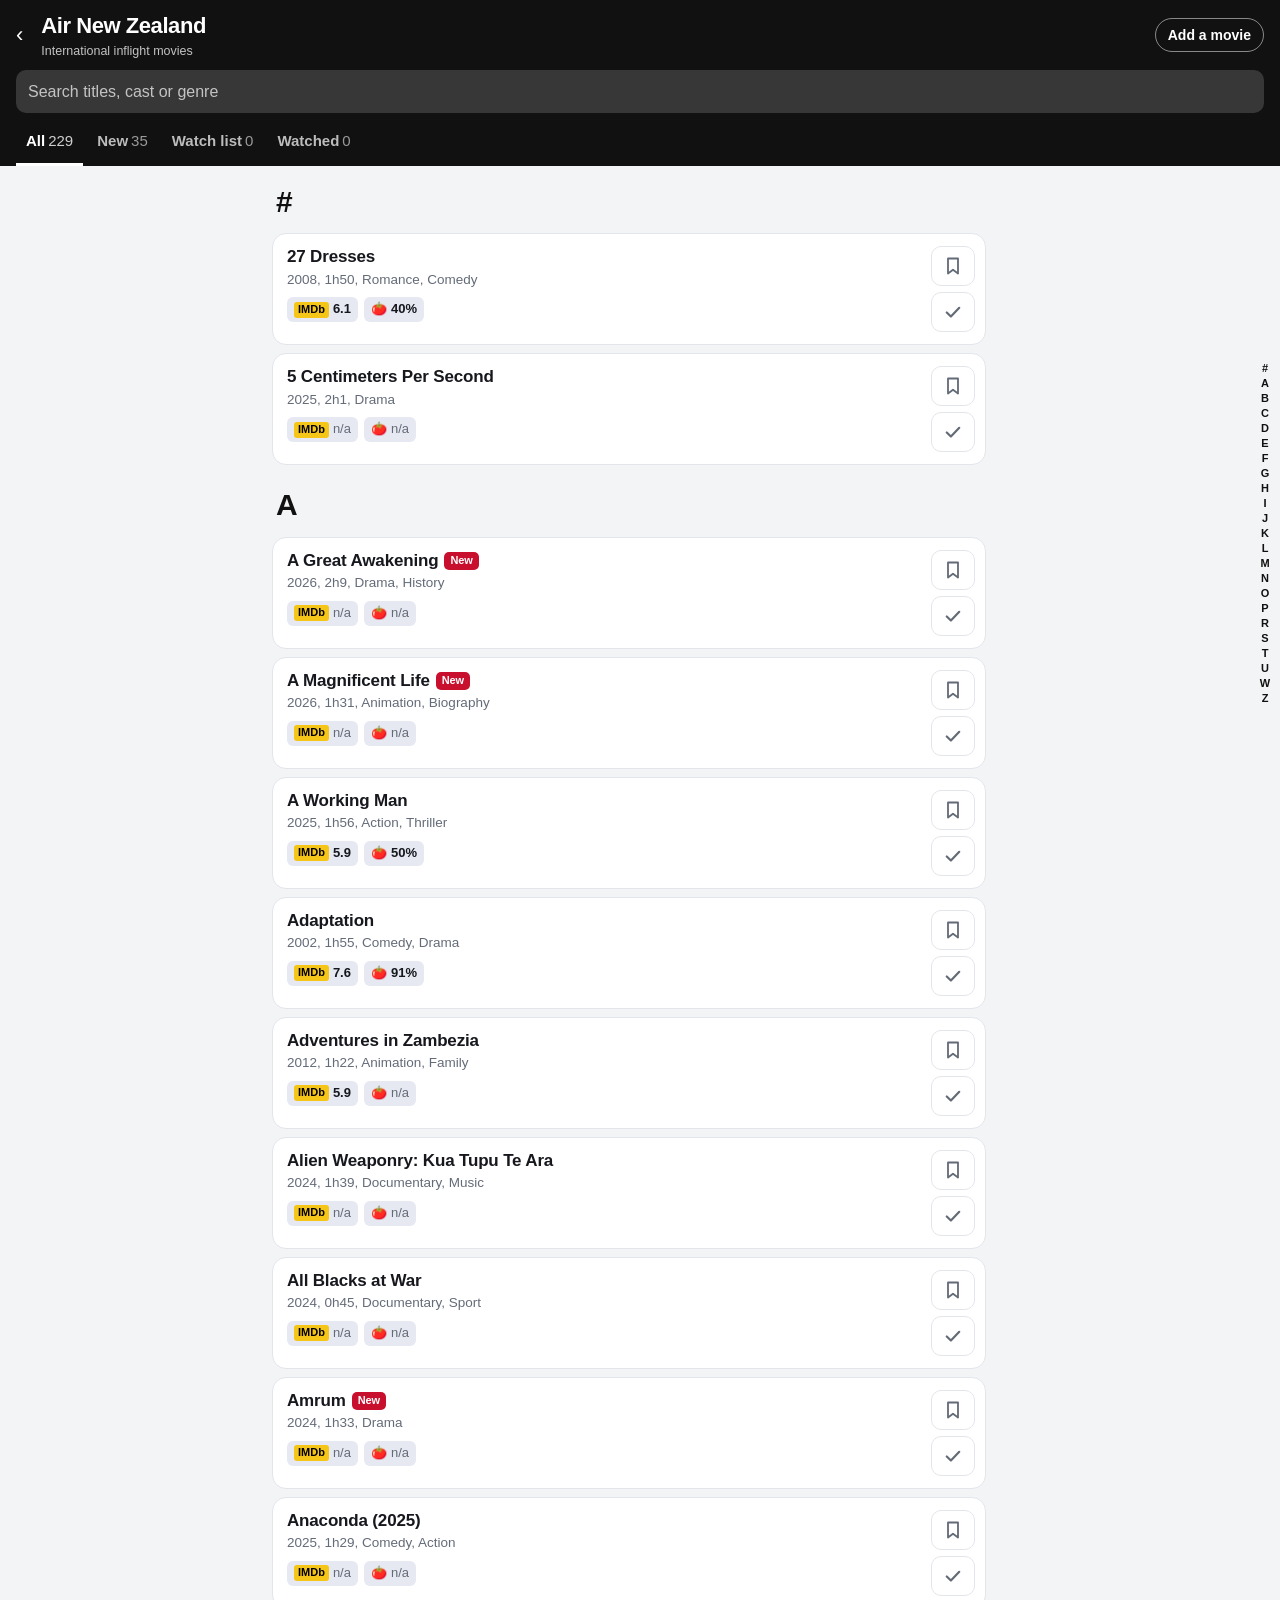
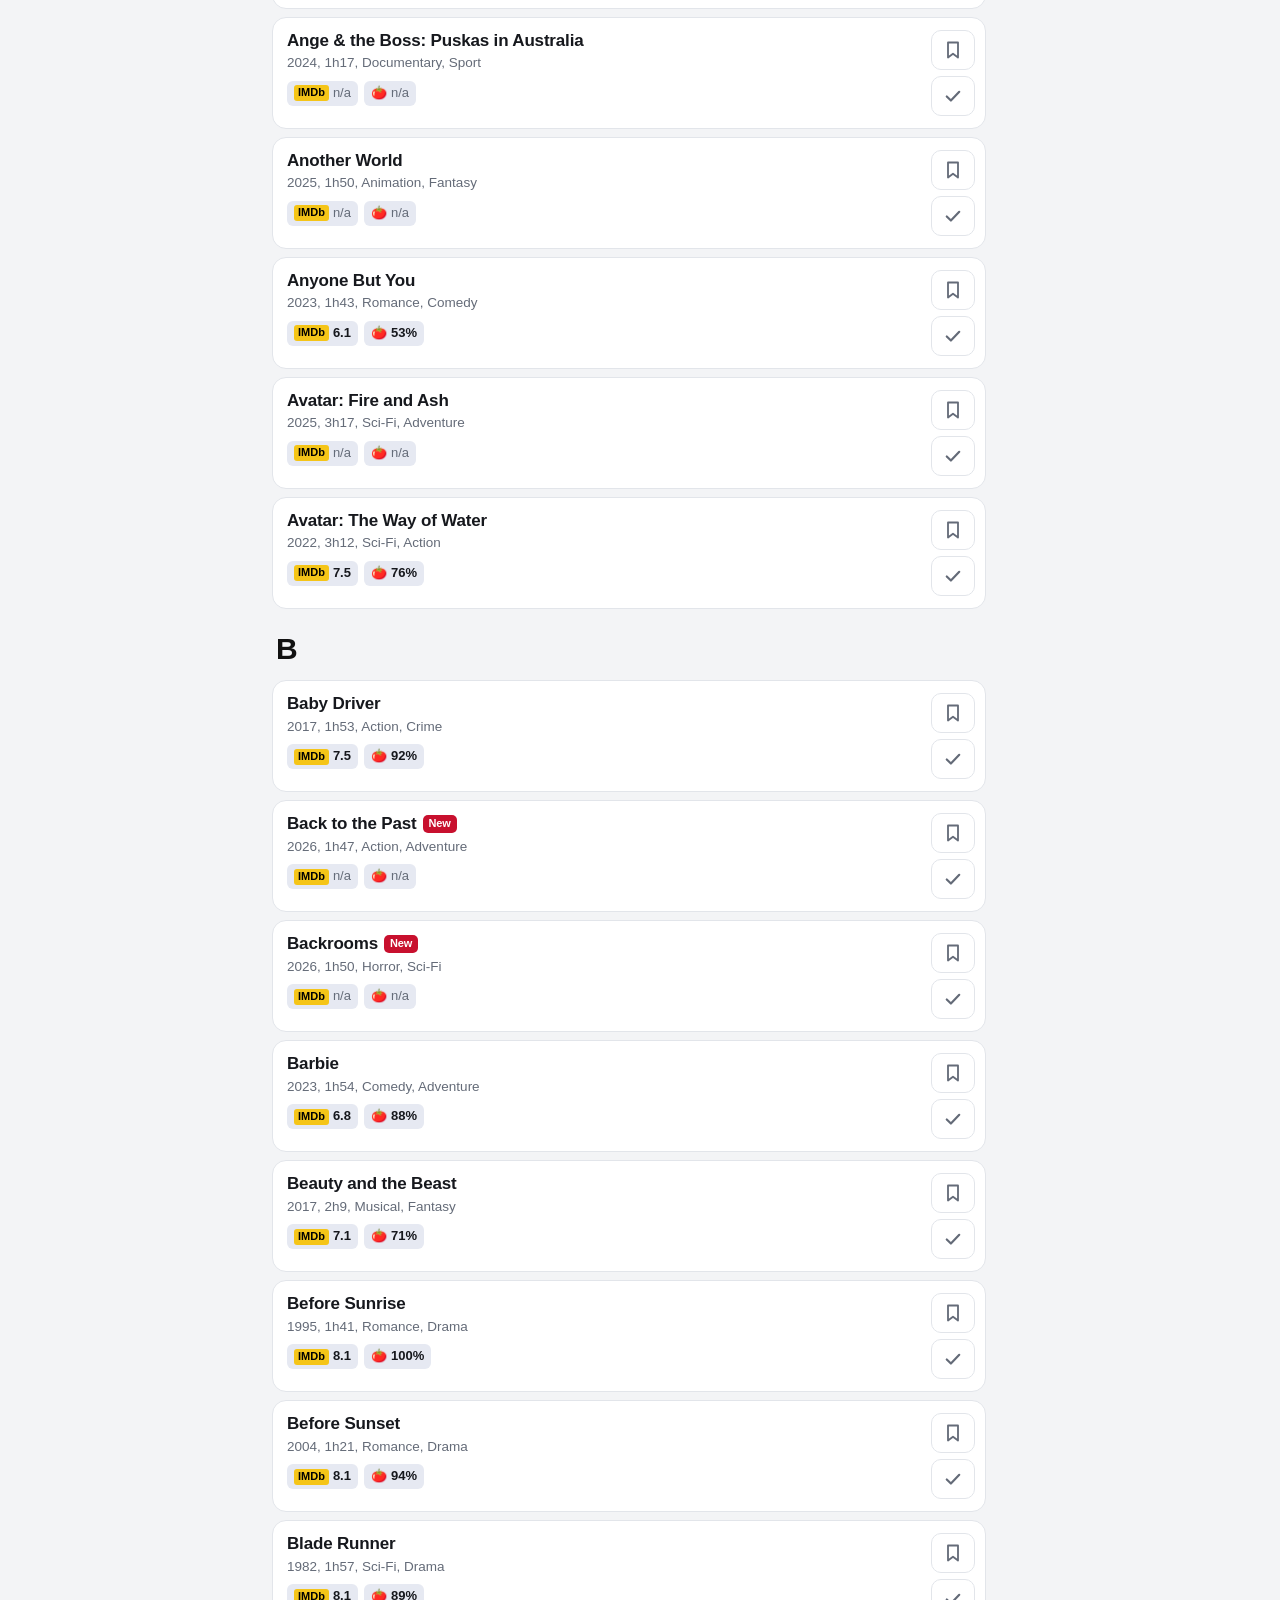
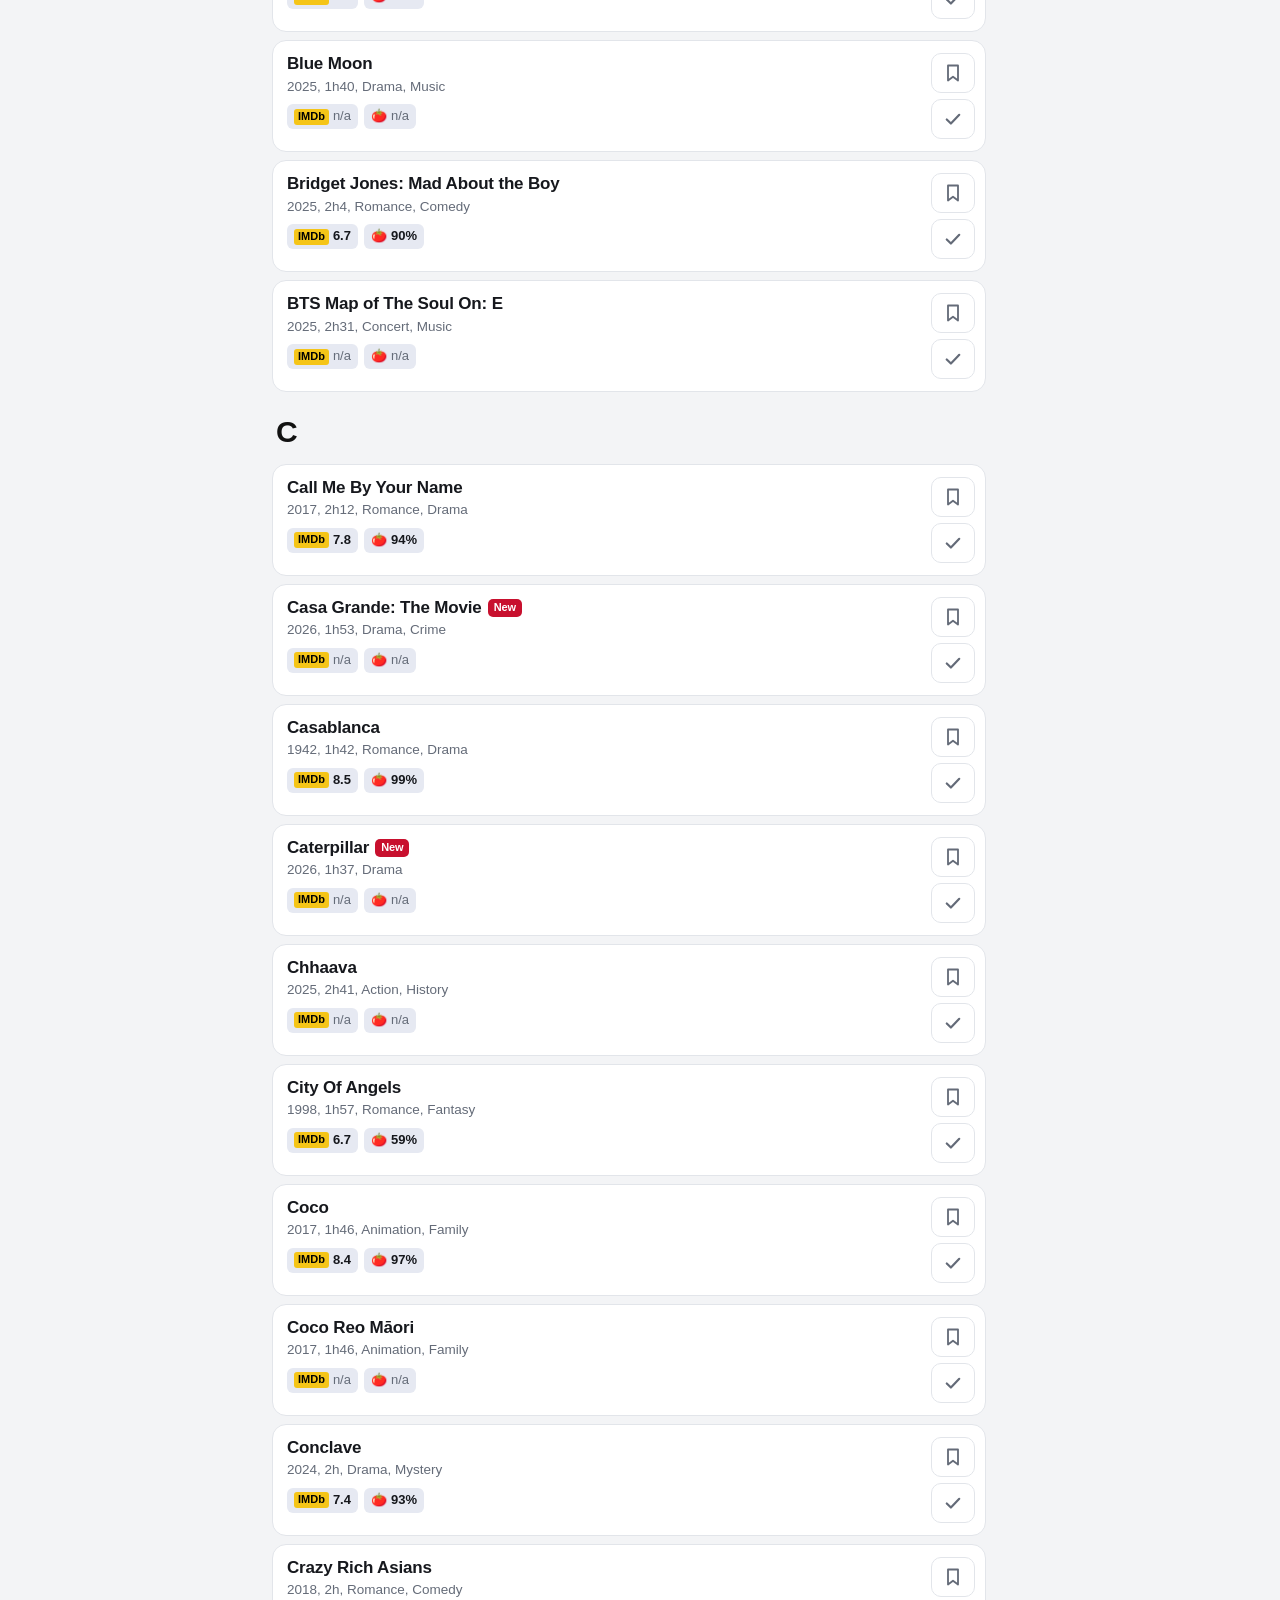
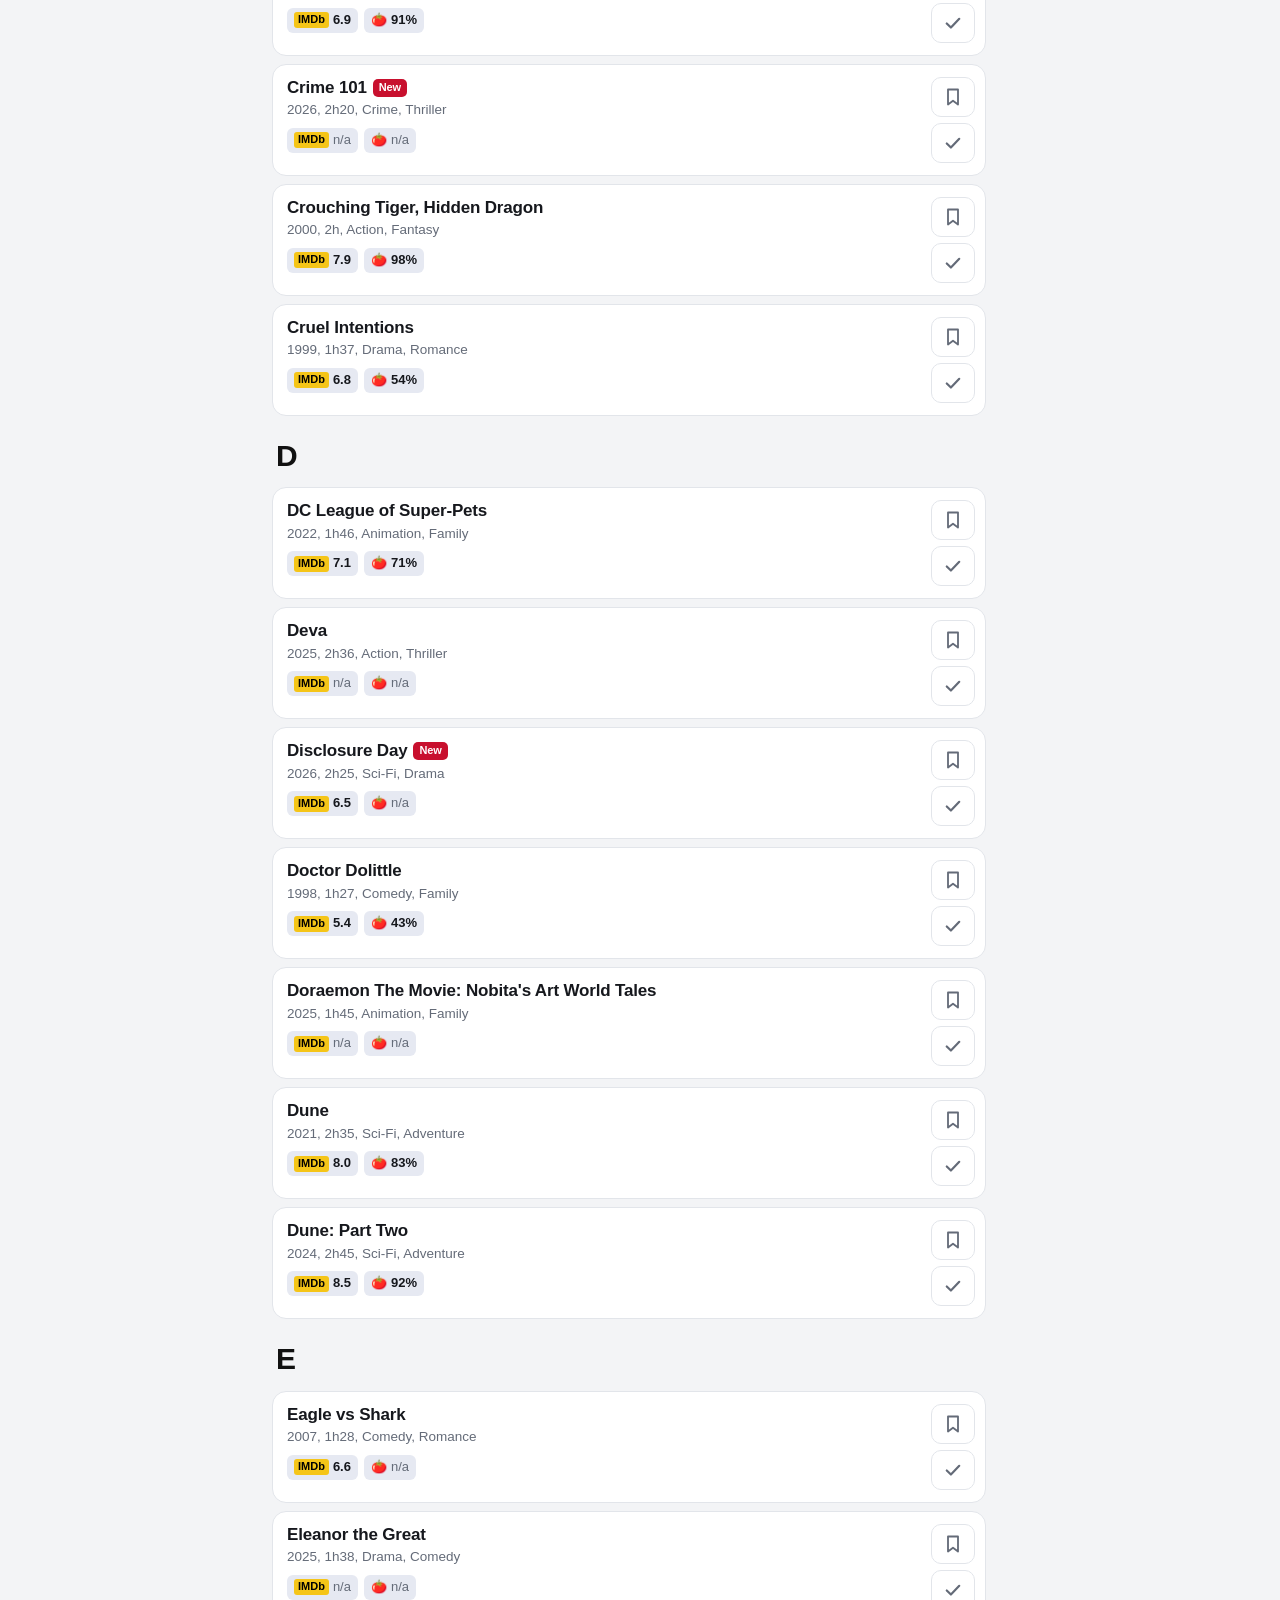
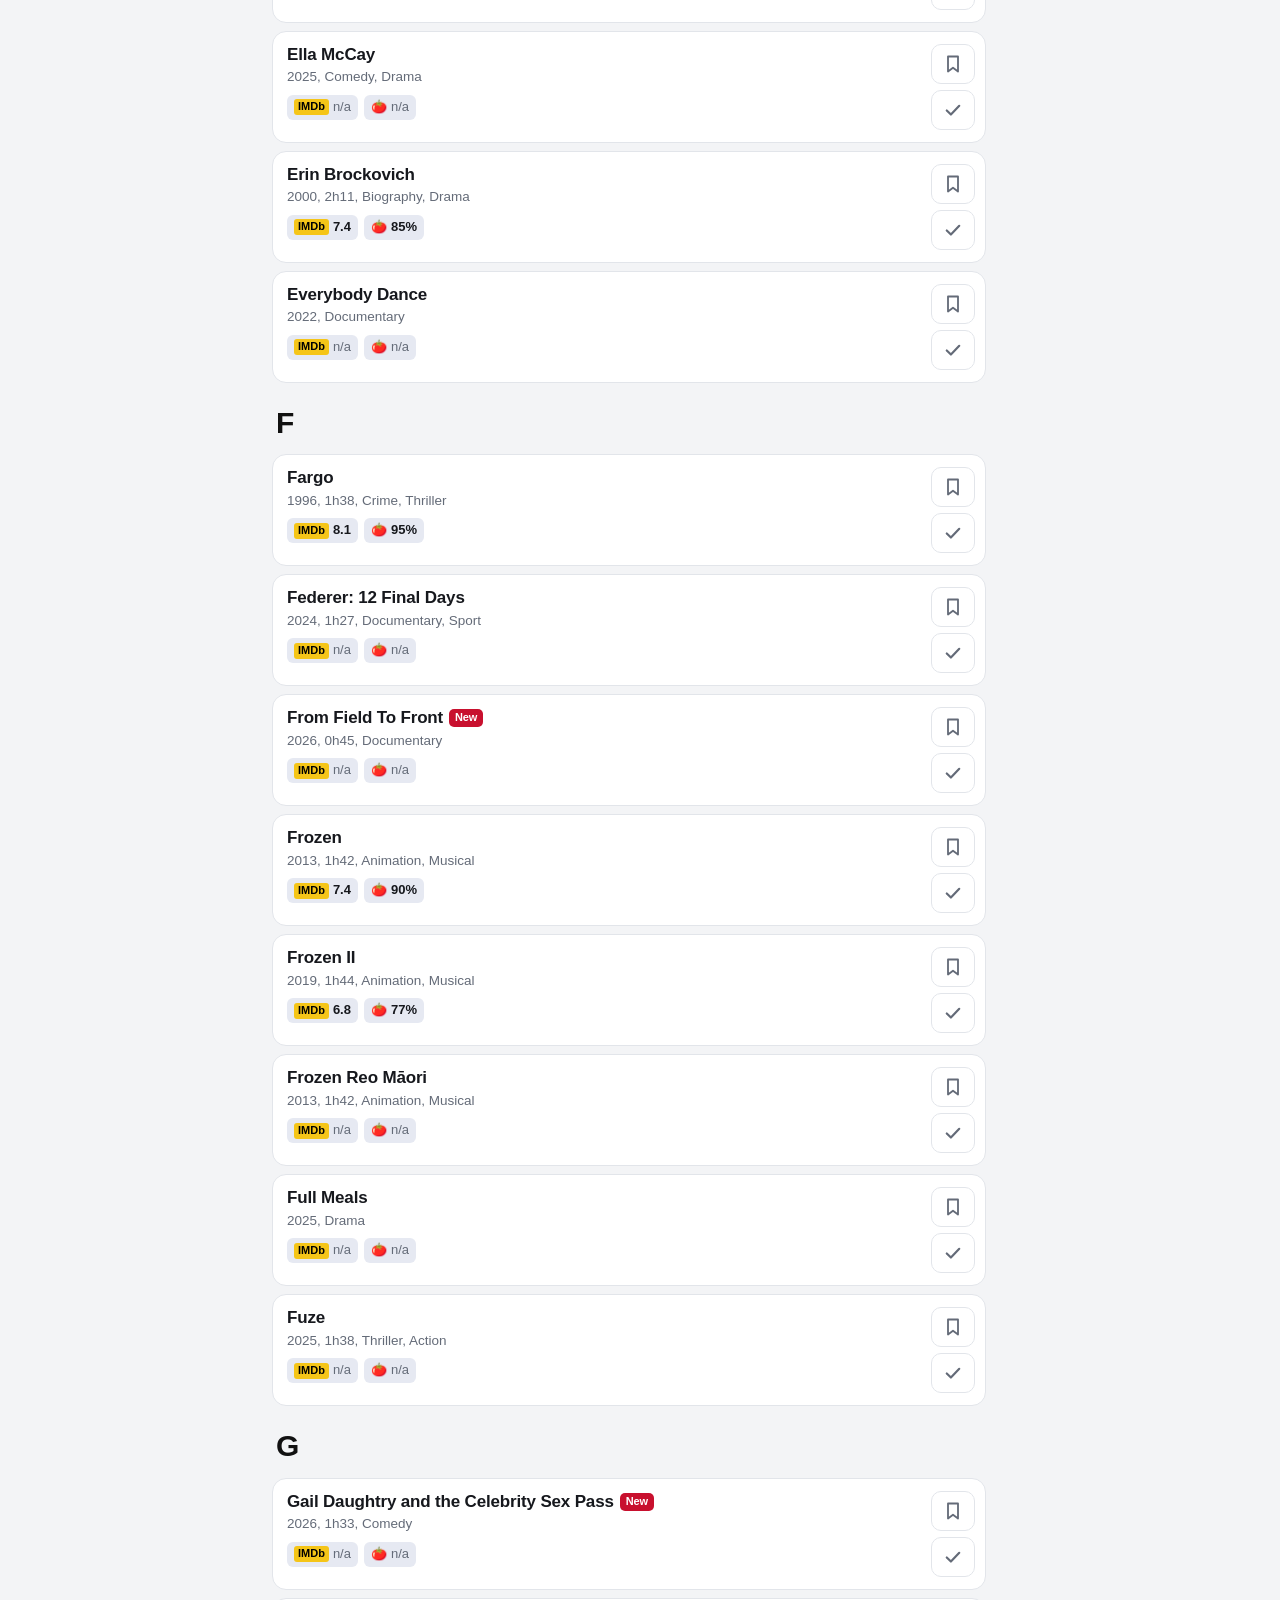
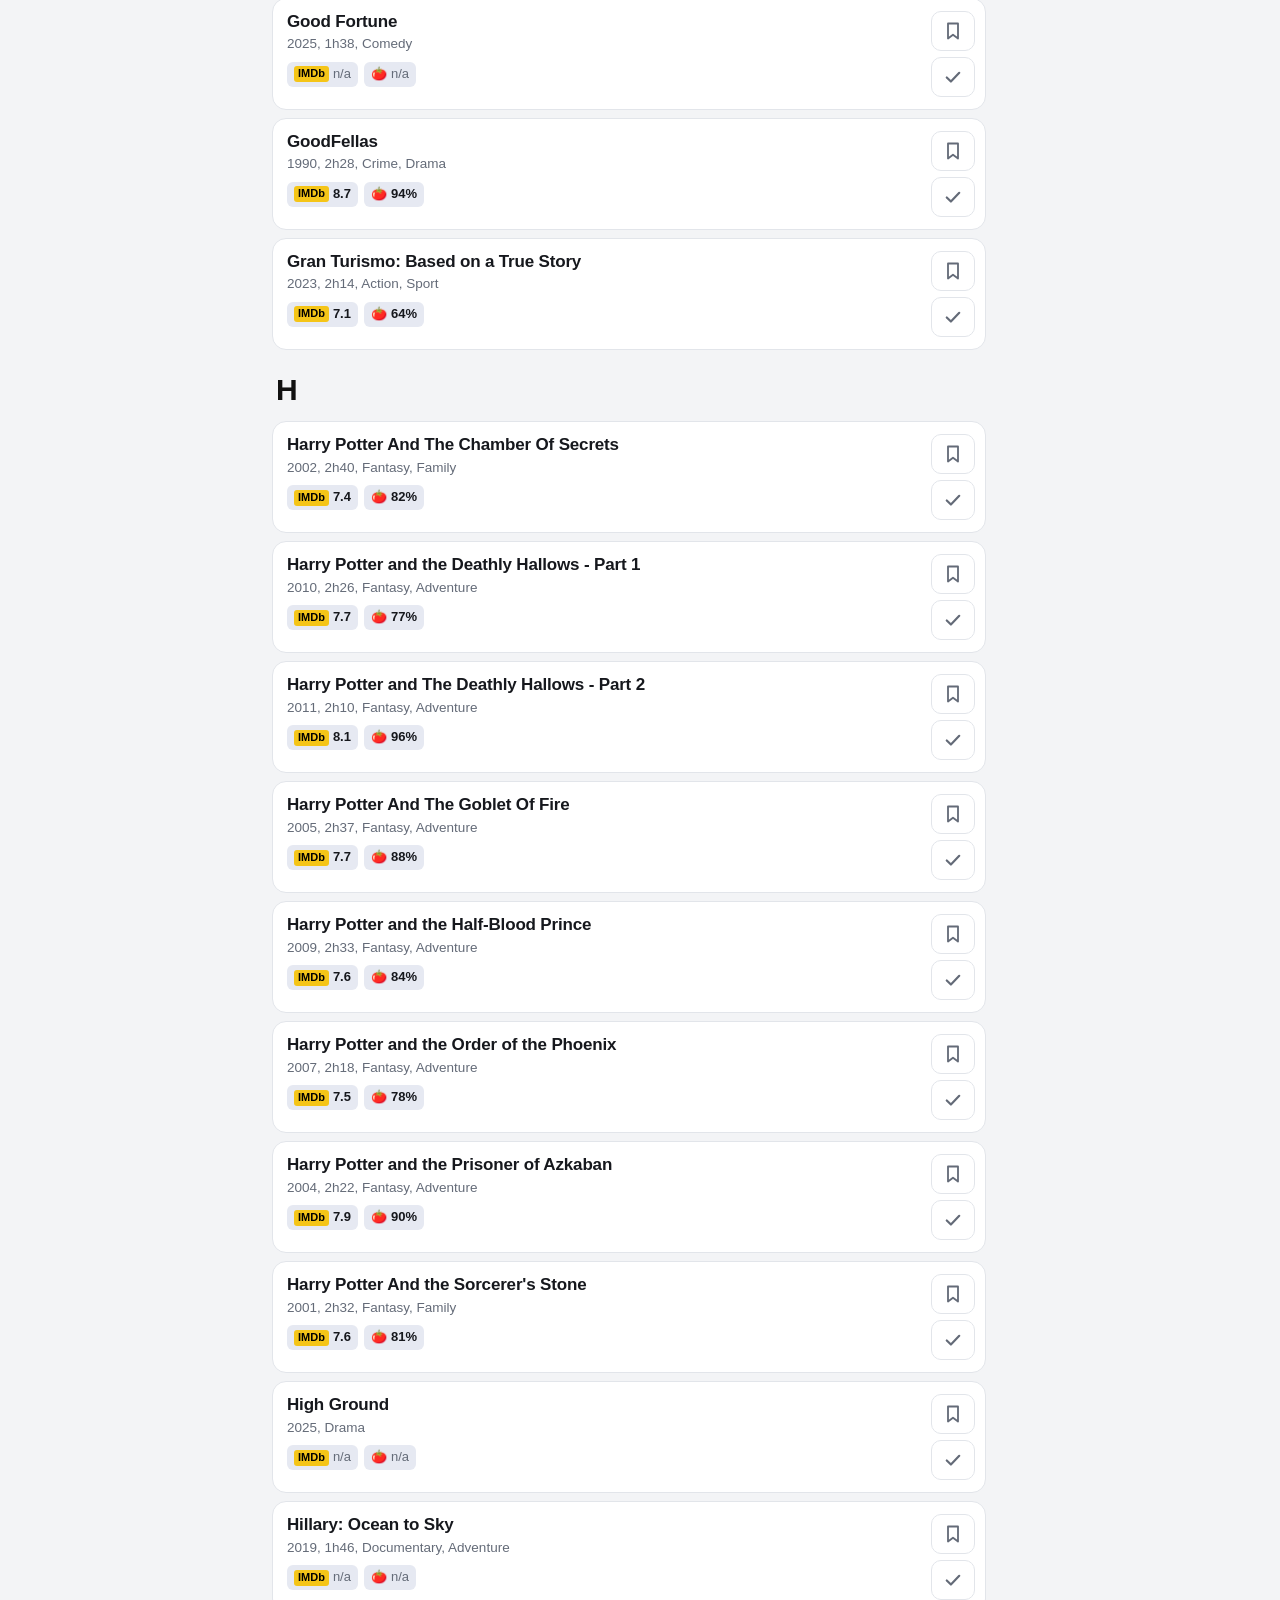
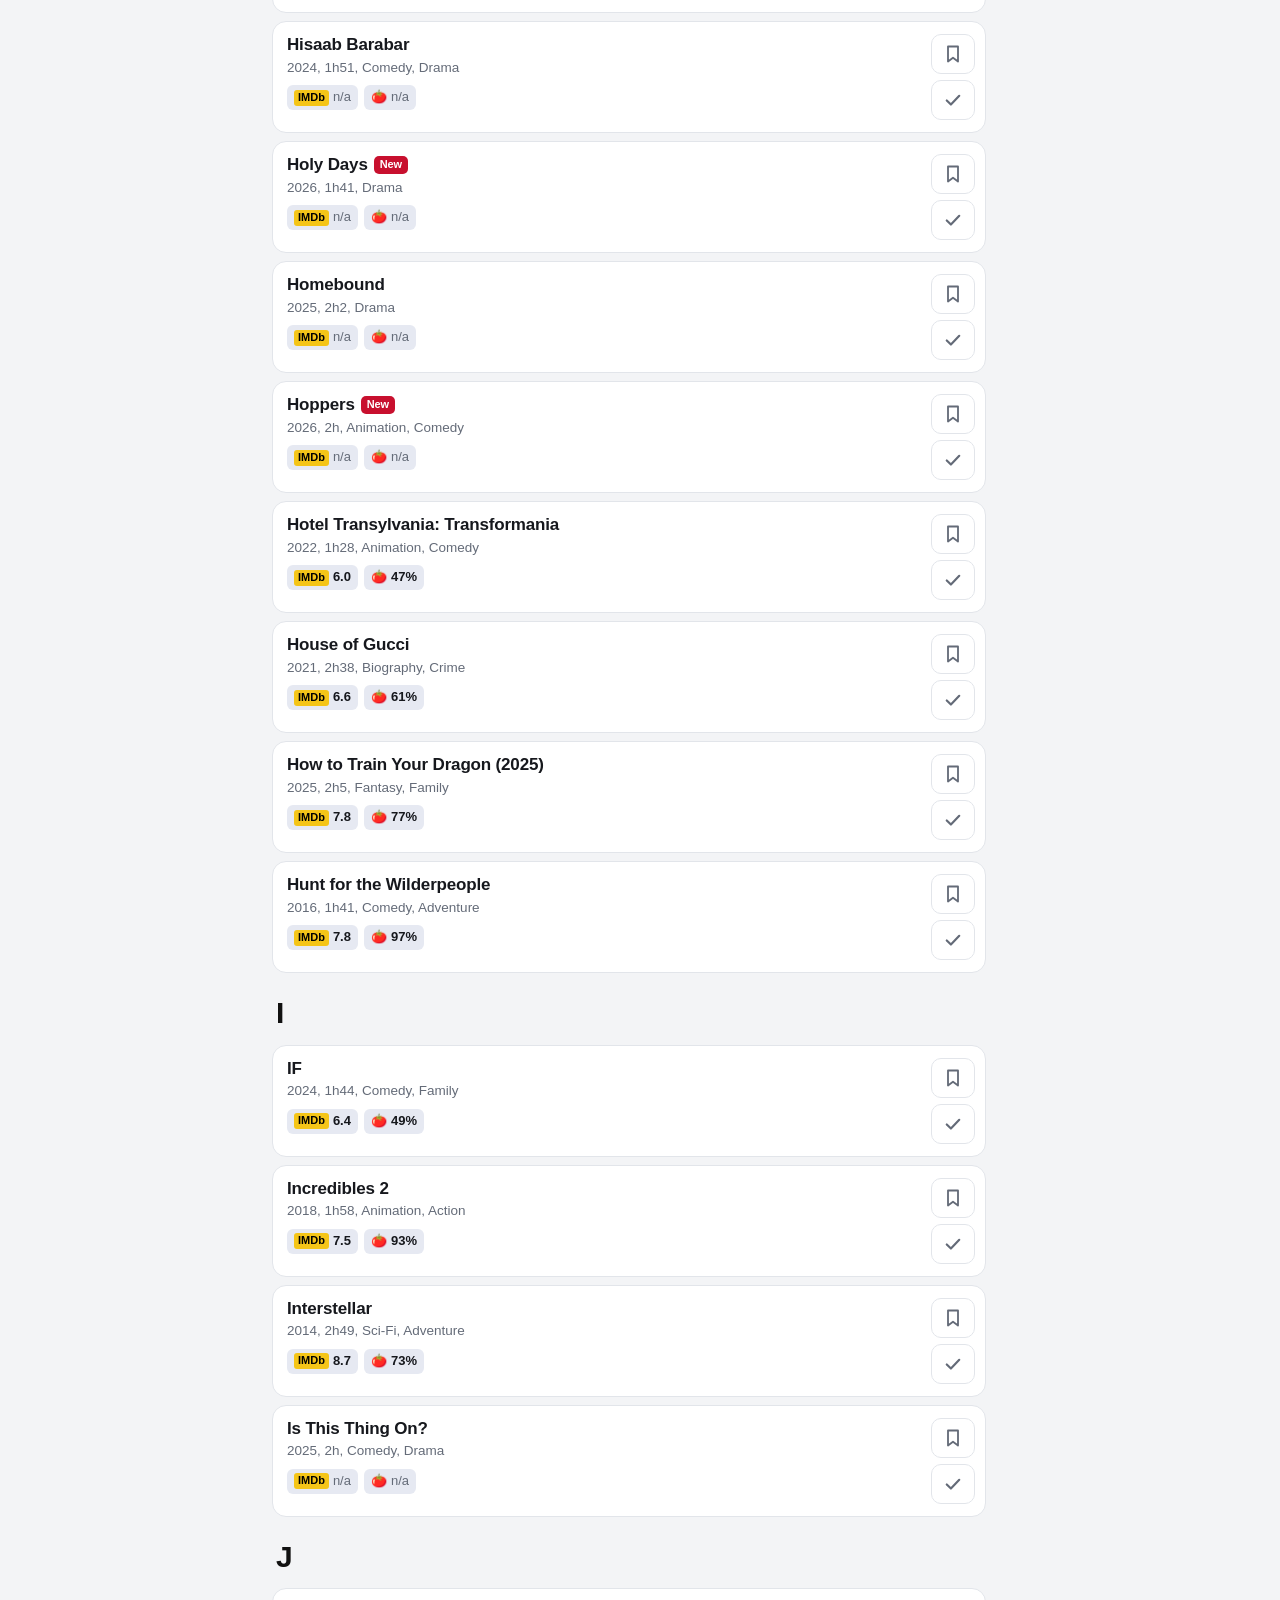
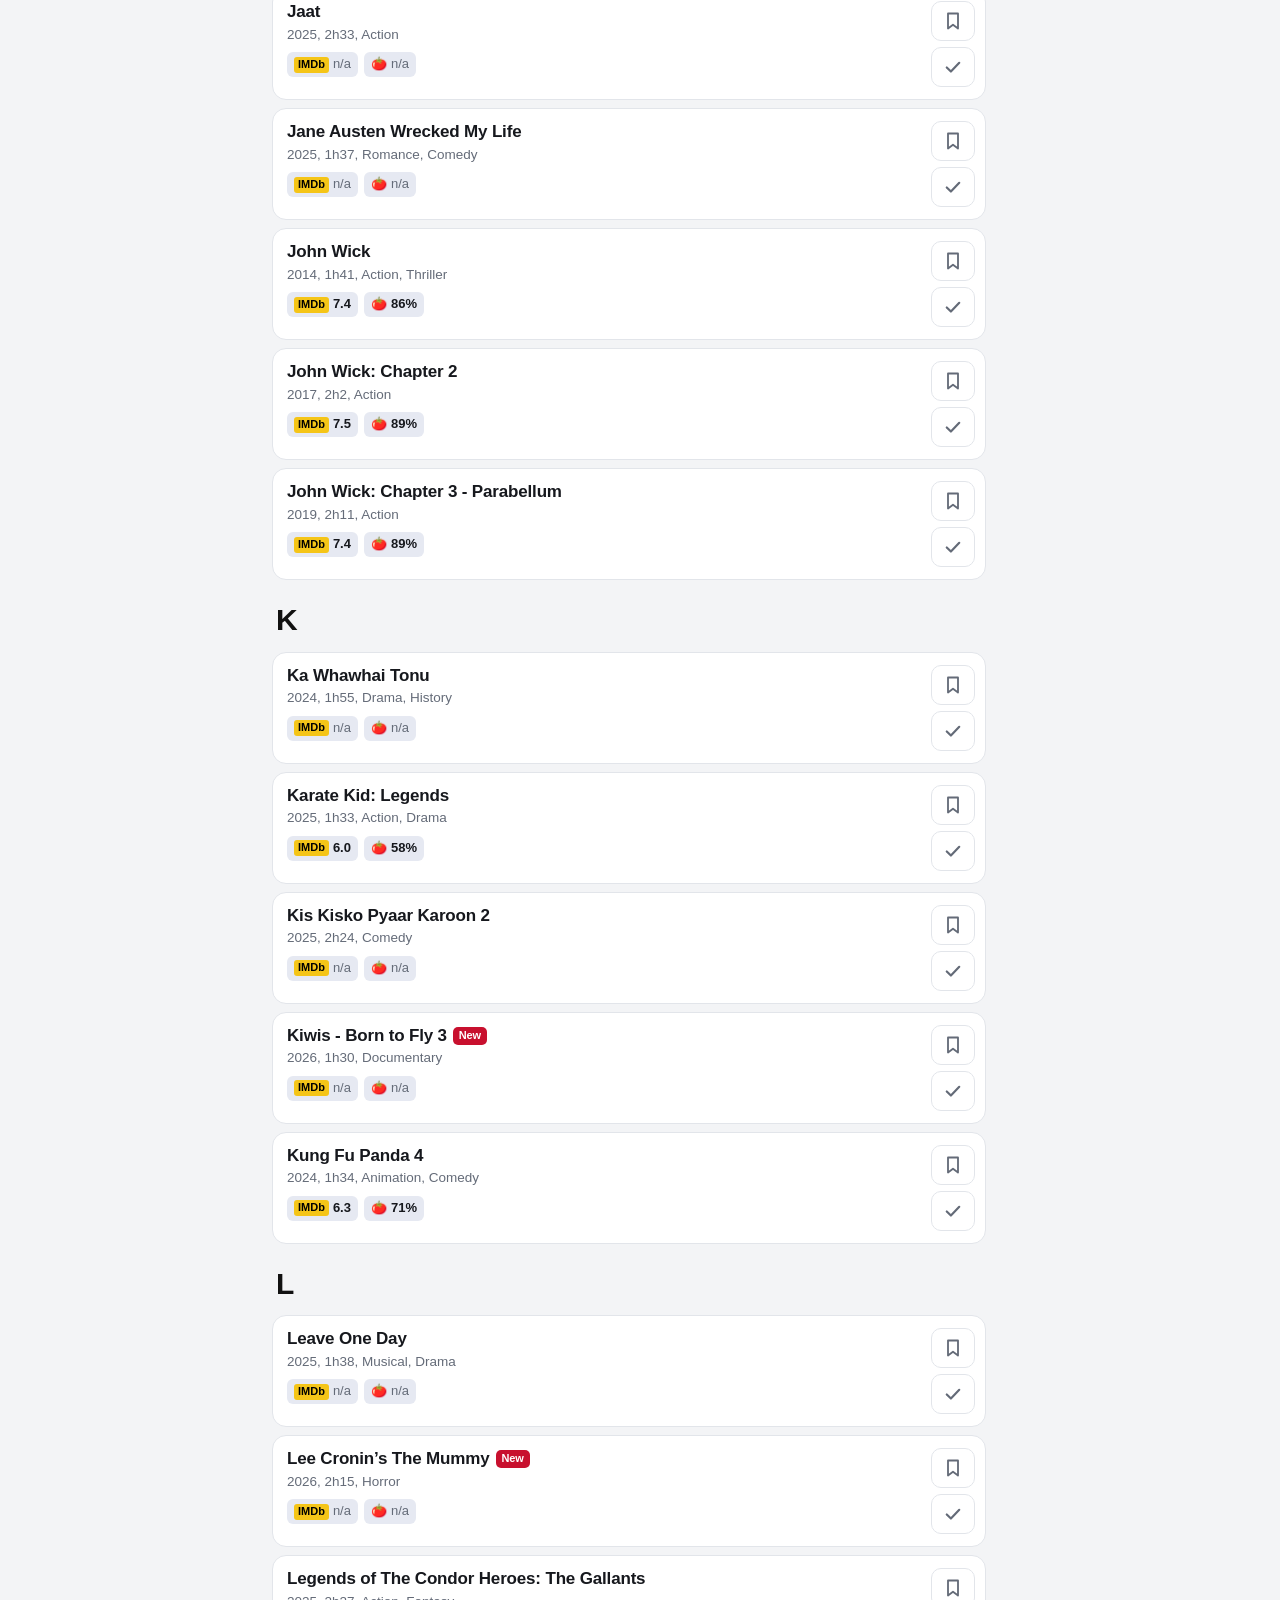
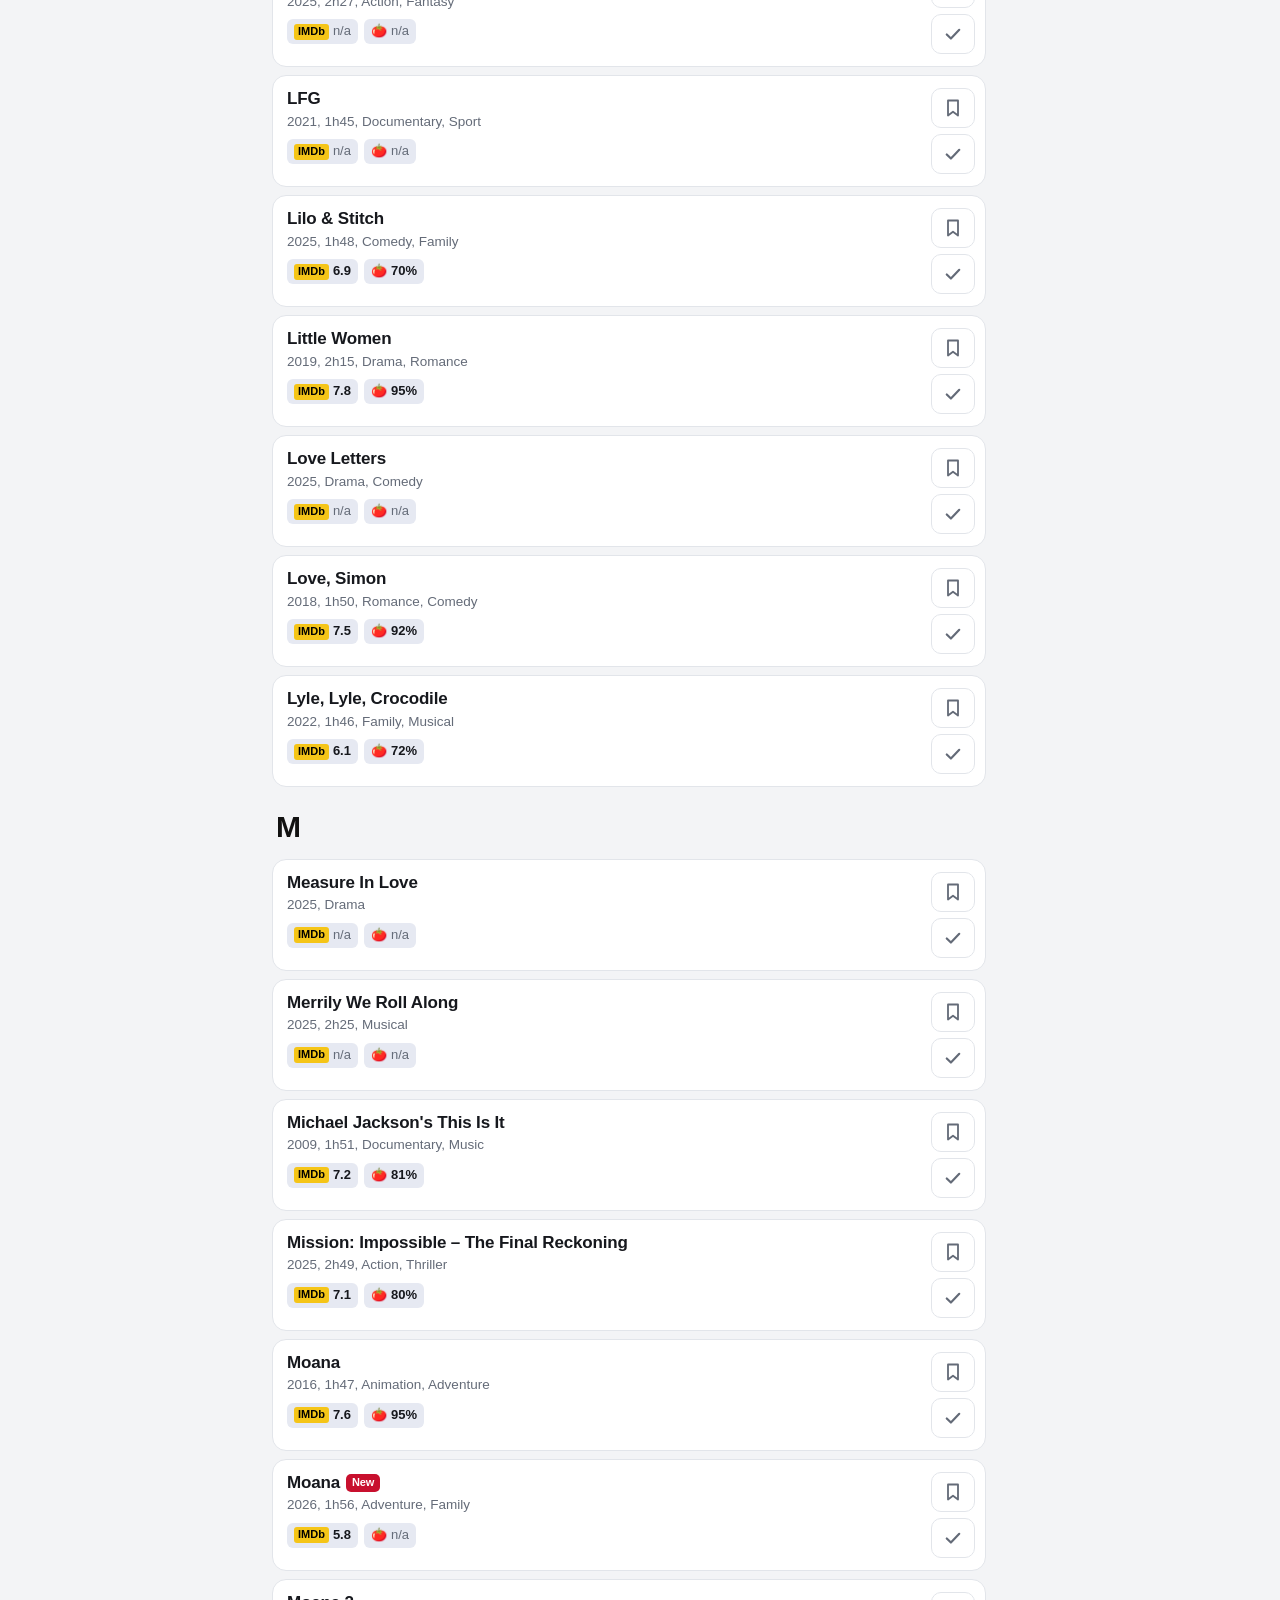
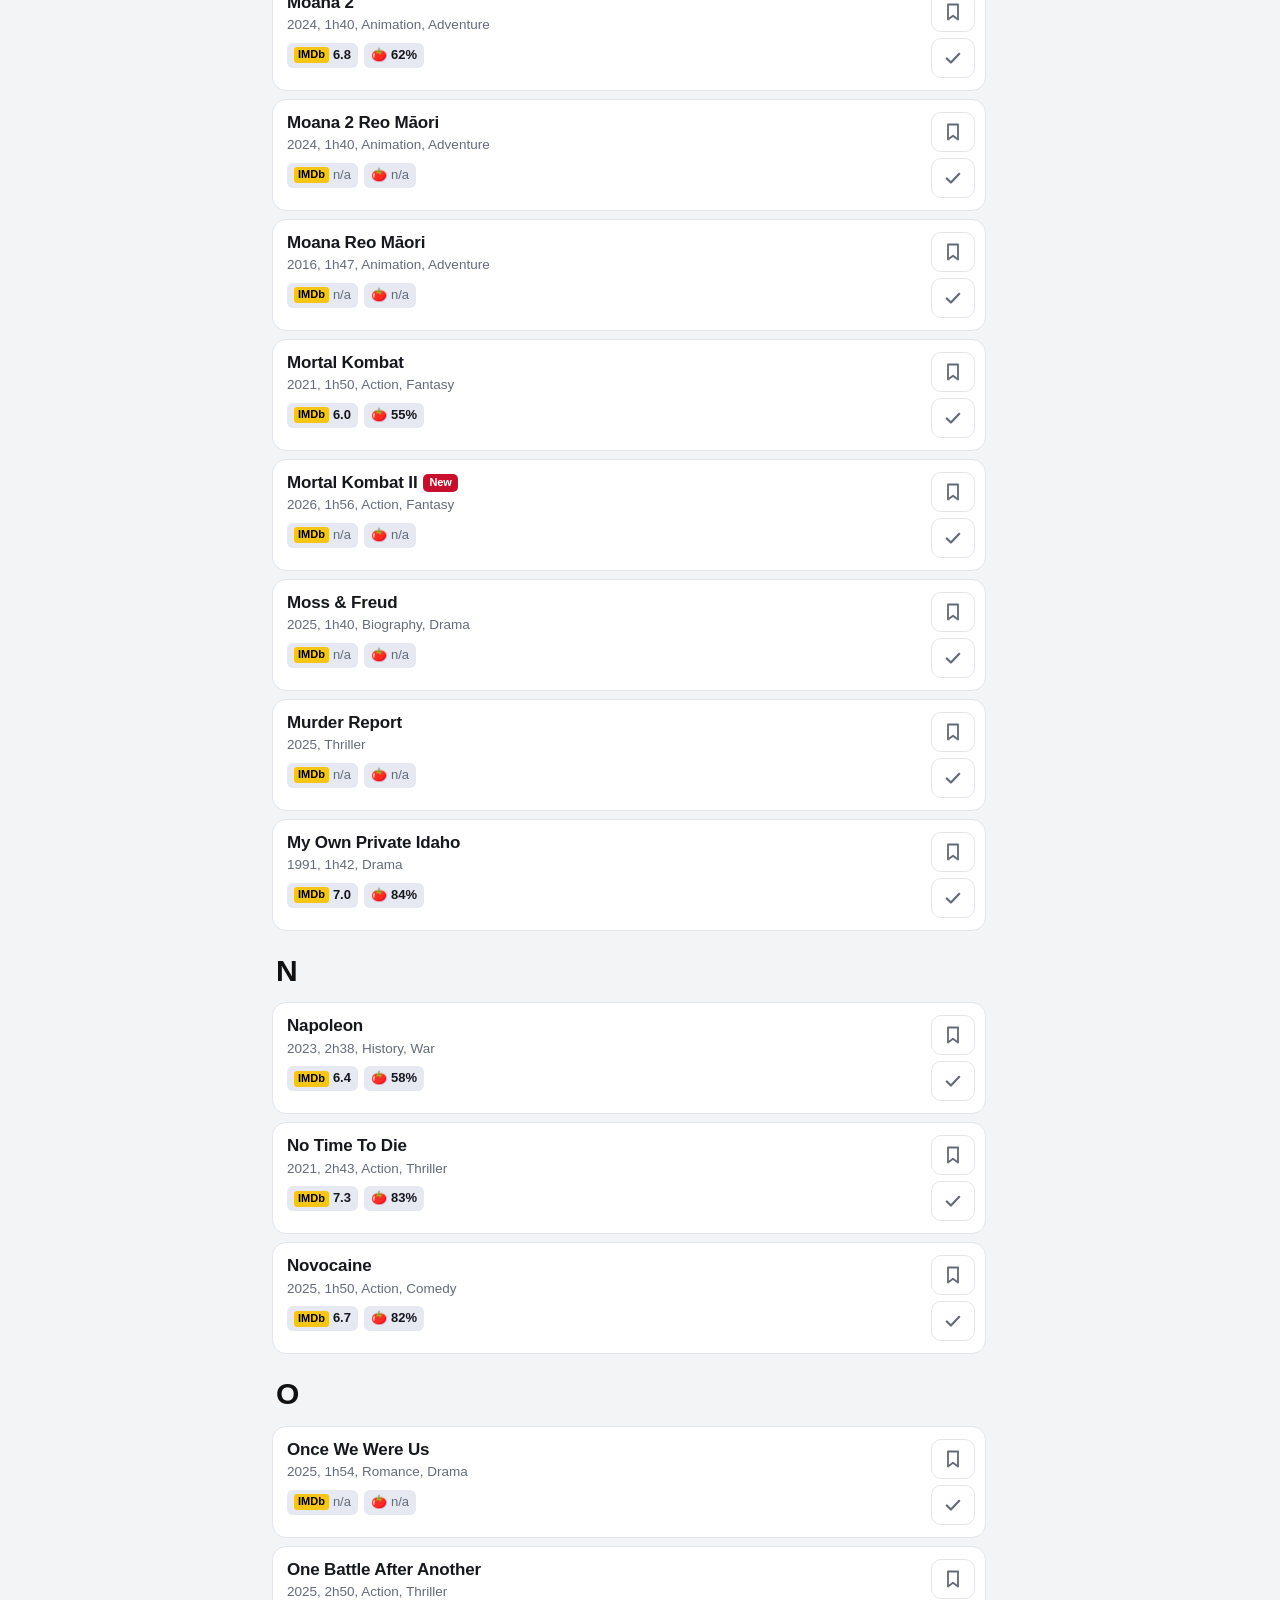
==== airnz.html @ 0c32dc0d "Add files via upload" ====
<!doctype html>
<html lang="en">
<head>
<meta charset="utf-8">
<meta name="viewport" content="width=device-width, initial-scale=1, viewport-fit=cover">
<meta name="apple-mobile-web-app-capable" content="yes">
<meta name="mobile-web-app-capable" content="yes">
<meta name="apple-mobile-web-app-status-bar-style" content="black-translucent">
<meta name="apple-mobile-web-app-title" content="Air NZ films">
<meta name="theme-color" content="#111111">
<title>Air New Zealand movies</title>
<link rel="manifest" href="manifest.webmanifest">
<link rel="apple-touch-icon" href="icon-180.png">
<link rel="stylesheet" href="styles.css">
<style>:root{--accent:#111111;}</style>
</head>
<body>
<header class="top">
  <div class="top-row">
    <a class="home-link" href="index.html" aria-label="All airlines">‹</a>
    <h1>Air New Zealand<small>International inflight movies</small></h1>
    <button class="add-btn" id="addBtn">Add a movie</button>
  </div>
  <input class="search" id="search" type="search" placeholder="Search titles, cast or genre" autocomplete="off" aria-label="Search films">
  <nav class="tabs" role="tablist">
    <button class="tab" role="tab" data-view="all" aria-selected="true">All<span class="count" id="c-all"></span></button>
    <button class="tab" role="tab" data-view="new" aria-selected="false">New<span class="count" id="c-new"></span></button>
    <button class="tab" role="tab" data-view="watch" aria-selected="false">Watch list<span class="count" id="c-watch"></span></button>
    <button class="tab" role="tab" data-view="seen" aria-selected="false">Watched<span class="count" id="c-seen"></span></button>
  </nav>
</header>
<main>
  <div id="list"></div>
  <p class="note">All 229 movies listed on airnewzealand.com in October 2026. “New” marks 2026 releases plus titles Air NZ is featuring this month. Ratings are approximate and blank where unknown; tap a film for links to the latest scores. Use “Add a movie” for anything else you spot on board.</p>
</main>
<div class="alpha" id="alpha" aria-hidden="true"></div>
<div class="alpha-pop" id="alphaPop" aria-hidden="true"></div>
<dialog id="addDlg">
  <form class="dlg" id="addForm">
    <h2>Add a movie</h2>
    <label for="f-title">Title</label><input id="f-title" name="title" required>
    <div class="row">
      <div><label for="f-year">Year</label><input id="f-year" name="year" inputmode="numeric"></div>
      <div><label for="f-genre">Genre</label><input id="f-genre" name="genre"></div>
    </div>
    <label for="f-desc">Description</label><textarea id="f-desc" name="desc"></textarea>
    <label for="f-cast">Cast</label><input id="f-cast" name="cast">
    <div class="row">
      <div><label for="f-imdb">IMDb rating</label><input id="f-imdb" name="imdb" inputmode="decimal" placeholder="7.2"></div>
      <div><label for="f-rt">Rotten Tomatoes %</label><input id="f-rt" name="rt" inputmode="numeric" placeholder="85"></div>
    </div>
    <label class="check"><input type="checkbox" name="isnew"> New release</label>
    <div class="btns"><button type="button" class="btn" id="addCancel">Cancel</button><button class="btn primary">Save movie</button></div>
  </form>
</dialog>
<script>window.AIRLINE={id:"airnz"};</script>
<script src="airnz-data.js"></script>
<script src="app.js"></script>
</body>
</html>
---- styles.css ----
:root {
  --bg: #f3f4f6;
  --surface: #ffffff;
  --ink: #16181d;
  --muted: #646b78;
  --line: #e2e5ea;
  --accent: #1b2a55;
  --accent-ink: #ffffff;
  --accent-soft: #e6e9f2;
  --imdb: #f5c518;
  --rt: #fa320a;
  --good: #1f8a4c;
  --good-soft: #e3f3e9;
  --new: #c8102e;
  color-scheme: light;
  box-sizing: border-box;
  padding-top: env(safe-area-inset-top, 0px);
  padding-bottom: env(safe-area-inset-bottom, 0px);
}
@media (prefers-color-scheme: dark) {
  :root {
    --bg: #0f1115;
    --surface: #1a1d23;
    --ink: #eef0f3;
    --muted: #9aa1ad;
    --line: #2a2e36;
    --accent-soft: #232a3d;
    --good: #4cc27c;
    --good-soft: #17301f;
    --new: #ff5a6e;
    color-scheme: dark;
  }
}
*, *::before, *::after { box-sizing: inherit; }
html { scroll-padding-top: calc(env(safe-area-inset-top, 0px) + 150px); -webkit-text-size-adjust: 100%; }
body {
  margin: 0;
  background: var(--bg);
  color: var(--ink);
  font: 16px/1.45 -apple-system, BlinkMacSystemFont, "SF Pro Text", "Segoe UI", Roboto, Helvetica, Arial, sans-serif;
  -webkit-tap-highlight-color: transparent;
}
button, input, textarea { font: inherit; color: inherit; }
button { cursor: pointer; }
:focus-visible { outline: 3px solid var(--accent); outline-offset: 2px; }

/* Header */
.top {
  position: sticky;
  top: env(safe-area-inset-top, 0px);
  z-index: 20;
  background: var(--accent);
  color: var(--accent-ink);
  padding: 10px 16px 0;
}
body::before {
  content: "";
  position: fixed;
  inset: 0 0 auto;
  height: env(safe-area-inset-top, 0px);
  z-index: 30;
  background: var(--accent);
}
.top-row { display: flex; align-items: center; gap: 10px; }
.home-link {
  color: inherit; text-decoration: none; font-size: 22px; line-height: 1;
  padding: 6px 8px 6px 0;
}
.top h1 { font-size: 22px; font-weight: 750; letter-spacing: -0.02em; margin: 0; flex: 1; }
.top h1 small { display: block; font-size: 12.5px; font-weight: 500; opacity: .75; letter-spacing: 0; }
.add-btn {
  border: 1.5px solid rgba(255,255,255,.5); background: transparent; color: inherit;
  border-radius: 999px; padding: 6px 12px; font-size: 14px; font-weight: 600;
}
.search {
  margin: 10px 0 8px; width: 100%; border: 0; border-radius: 10px;
  padding: 10px 12px; background: rgba(255,255,255,.16); color: inherit; font-size: 16px;
}
.search::placeholder { color: rgba(255,255,255,.7); }
.tabs { display: flex; gap: 4px; overflow-x: auto; scrollbar-width: none; }
.tabs::-webkit-scrollbar { display: none; }
.tab {
  flex: none; border: 0; background: transparent; color: inherit; opacity: .72;
  padding: 9px 10px 11px; font-size: 15px; font-weight: 600; border-bottom: 3px solid transparent;
}
.tab[aria-selected="true"] { opacity: 1; border-bottom-color: var(--accent-ink); }
.tab .count { font-weight: 500; opacity: .8; margin-left: 3px; }

/* List */
main { padding: 4px 34px 32px 12px; max-width: 760px; margin: 0 auto; }
.letter {
  position: sticky;
  top: calc(env(safe-area-inset-top, 0px) + var(--head, 150px));
  z-index: 5;
  background: var(--bg);
  font-size: 30px; font-weight: 800; letter-spacing: -0.03em;
  color: var(--accent); padding: 10px 4px 2px; margin: 0;
}
@media (prefers-color-scheme: dark) { .letter { color: var(--ink); } }
.film {
  background: var(--surface);
  border-radius: 14px;
  margin: 8px 0;
  overflow: hidden;
  border: 1px solid var(--line);
}
.film.is-watched { opacity: .62; }
.film-main { display: flex; align-items: flex-start; gap: 8px; padding: 12px 10px 12px 14px; }
.film-body { flex: 1; min-width: 0; border: 0; background: none; text-align: left; padding: 0; }
.film-title { font-size: 17px; font-weight: 650; letter-spacing: -0.01em; line-height: 1.25; }
.badge-new {
  display: inline-block; vertical-align: 2px; margin-left: 6px;
  font-size: 11px; font-weight: 750; color: #fff; background: var(--new);
  padding: 2px 6px; border-radius: 5px;
}
.meta { color: var(--muted); font-size: 13.5px; margin-top: 2px; }
.ratings { display: flex; gap: 6px; margin-top: 8px; flex-wrap: wrap; }
.r {
  display: inline-flex; align-items: center; gap: 4px;
  font-size: 13px; font-weight: 650; padding: 3px 7px; border-radius: 6px;
  background: var(--accent-soft);
}
.r-imdb b { background: var(--imdb); color: #000; padding: 0 4px; border-radius: 3px; font-size: 11px; font-weight: 800; }
.r-rt b { color: var(--rt); font-size: 13px; }
.r.na { color: var(--muted); font-weight: 500; }
.actions { display: flex; flex-direction: column; gap: 6px; }
.act {
  width: 44px; height: 40px; border-radius: 10px; border: 1.5px solid var(--line);
  background: transparent; display: grid; place-items: center; color: var(--muted);
}
.act svg { width: 20px; height: 20px; }
.act[aria-pressed="true"].watch { background: var(--accent); border-color: var(--accent); color: #fff; }
.act[aria-pressed="true"].seen { background: var(--good); border-color: var(--good); color: #fff; }
@media (prefers-color-scheme: dark) {
  .act[aria-pressed="true"].watch { background: #3b5bdb; border-color: #3b5bdb; }
}
.details { padding: 0 14px 14px; border-top: 1px solid var(--line); display: none; }
.film.open .details { display: block; }
.details p { margin: 10px 0 0; max-width: 62ch; }
.details .cast { color: var(--muted); font-size: 14.5px; }
.details .cast strong { color: var(--ink); font-weight: 600; }
.links { display: flex; gap: 8px; margin-top: 12px; flex-wrap: wrap; }
.links a, .links button {
  font-size: 14px; font-weight: 600; color: var(--accent); text-decoration: none;
  border: 1.5px solid var(--line); border-radius: 999px; padding: 6px 12px; background: transparent;
}
@media (prefers-color-scheme: dark) { .links a, .links button { color: var(--ink); } }
.links .danger { color: var(--new); }
.empty { text-align: center; color: var(--muted); padding: 48px 20px; }
.note { color: var(--muted); font-size: 13px; text-align: center; padding: 16px 12px 0; max-width: 60ch; margin: 0 auto; }

/* Alphabet scrubber */
.alpha {
  position: fixed; right: 2px; z-index: 15;
  top: calc(env(safe-area-inset-top, 0px) + var(--head, 150px) + 8px);
  bottom: calc(env(safe-area-inset-bottom, 0px) + 8px);
  display: flex; flex-direction: column; justify-content: center;
  width: 26px; touch-action: none; user-select: none; -webkit-user-select: none;
}
.alpha span {
  display: block; text-align: center; font-size: 11px; font-weight: 700;
  color: var(--accent); line-height: 1; padding: 2px 0; flex: 0 1 auto;
}
@media (prefers-color-scheme: dark) { .alpha span { color: var(--muted); } }
.alpha-pop {
  position: fixed; left: 50%; top: 45%; transform: translate(-50%, -50%);
  width: 84px; height: 84px; border-radius: 20px; background: var(--accent); color: #fff;
  font-size: 44px; font-weight: 800; display: grid; place-items: center;
  z-index: 40; pointer-events: none; opacity: 0; transition: opacity .15s;
}
.alpha-pop.show { opacity: .92; }

/* Add dialog */
dialog {
  border: 0; border-radius: 18px; padding: 0; width: min(94vw, 480px);
  background: var(--surface); color: var(--ink);
}
dialog::backdrop { background: rgba(0,0,0,.45); }
.dlg { padding: 18px; }
.dlg h2 { margin: 0 0 12px; font-size: 20px; }
.dlg label { display: block; font-size: 14px; font-weight: 600; margin: 10px 0 4px; }
.dlg input, .dlg textarea {
  width: 100%; border: 1.5px solid var(--line); border-radius: 10px; padding: 9px 10px;
  background: var(--bg); font-size: 16px;
}
.dlg textarea { min-height: 70px; resize: vertical; }
.dlg .row { display: flex; gap: 10px; }
.dlg .row > div { flex: 1; }
.dlg .check { display: flex; align-items: center; gap: 8px; font-weight: 500; margin-top: 12px; }
.dlg .check input { width: auto; }
.dlg .btns { display: flex; justify-content: flex-end; gap: 8px; margin-top: 16px; }
.btn { border: 0; border-radius: 10px; padding: 10px 16px; font-weight: 650; background: var(--accent-soft); }
.btn.primary { background: var(--accent); color: #fff; }

/* Home page */
.home { max-width: 520px; margin: 0 auto; padding: 32px 18px; }
.home h1 { font-size: 34px; letter-spacing: -0.03em; margin: 8px 0 4px; }
.home p { color: var(--muted); margin: 0 0 24px; }
.airline {
  display: block; text-decoration: none; color: #fff; border-radius: 18px;
  padding: 22px 20px; margin-bottom: 14px; position: relative;
}
.airline strong { display: block; font-size: 24px; letter-spacing: -0.02em; }
.airline span { opacity: .8; font-size: 14px; }
.airline.nz { background: #111; }
.airline.ba { background: #1b2a55; }
@media (prefers-reduced-motion: reduce) { * { transition: none !important; } }
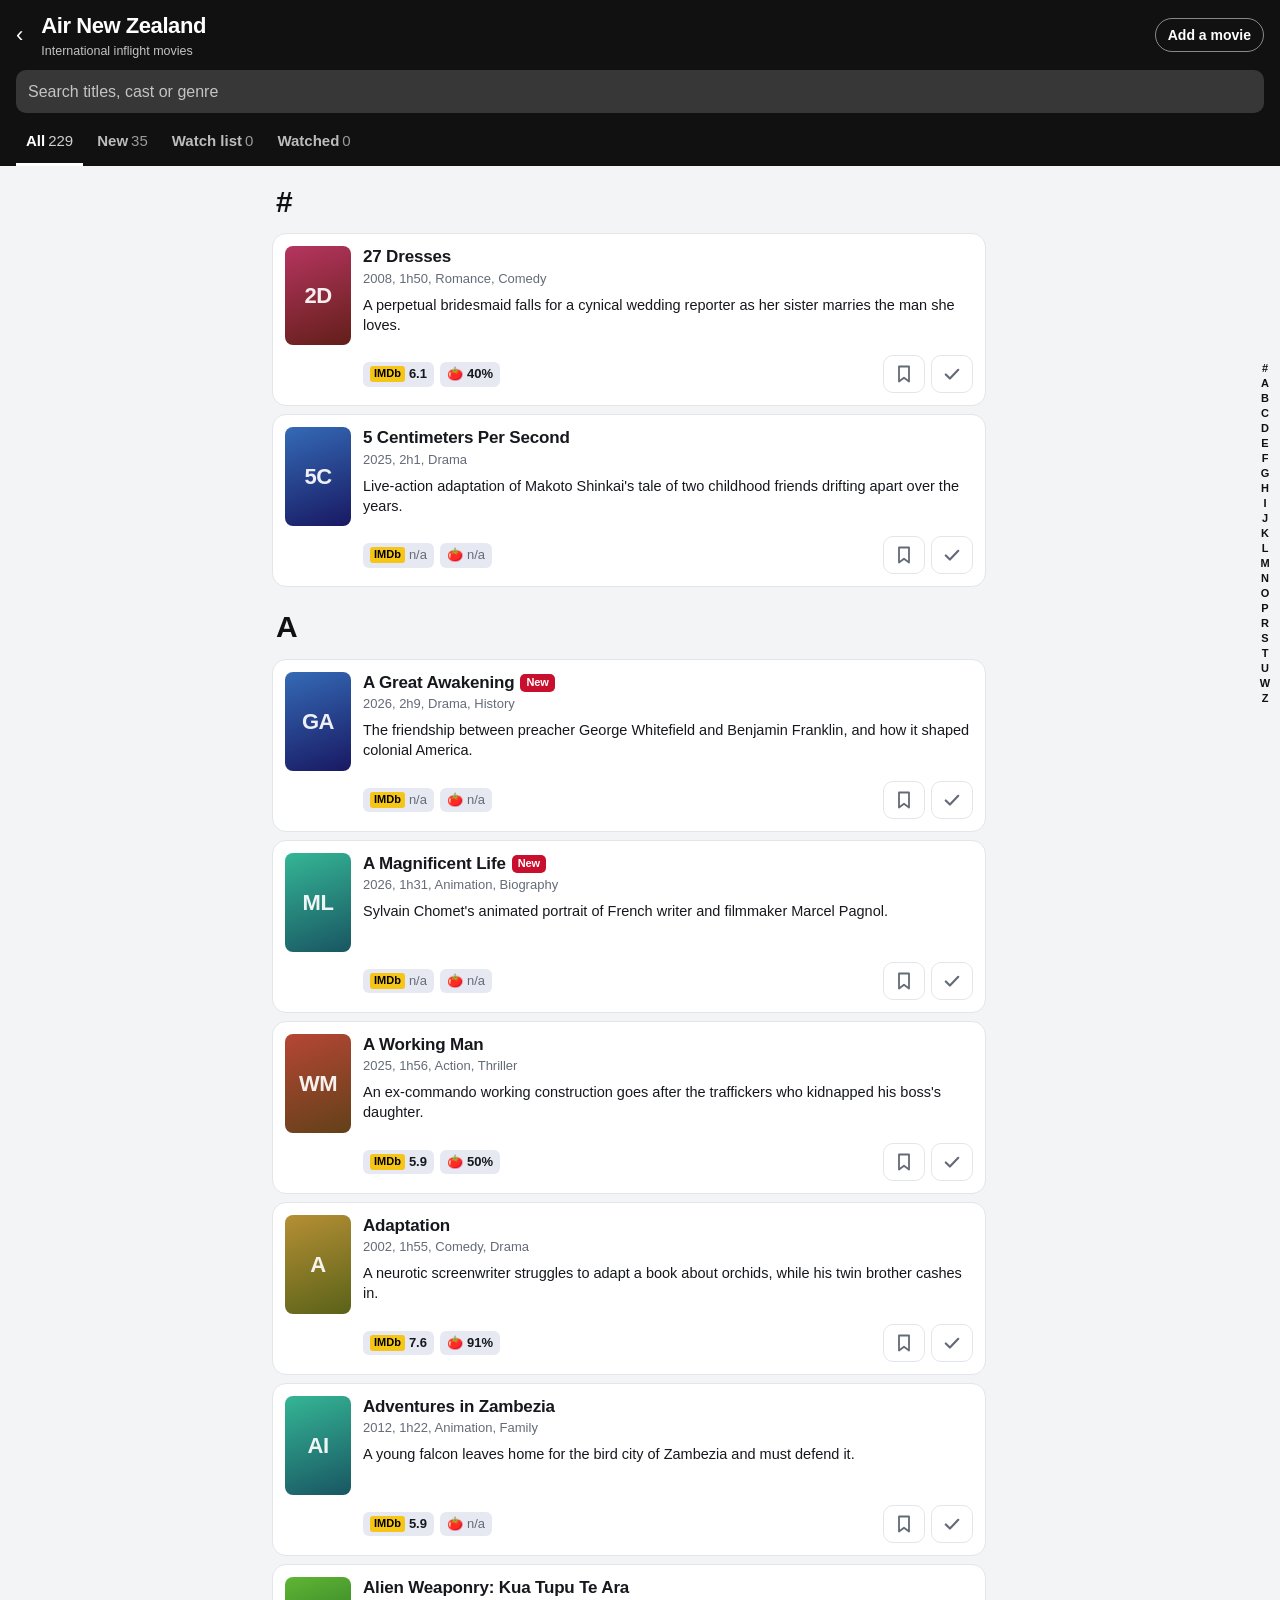
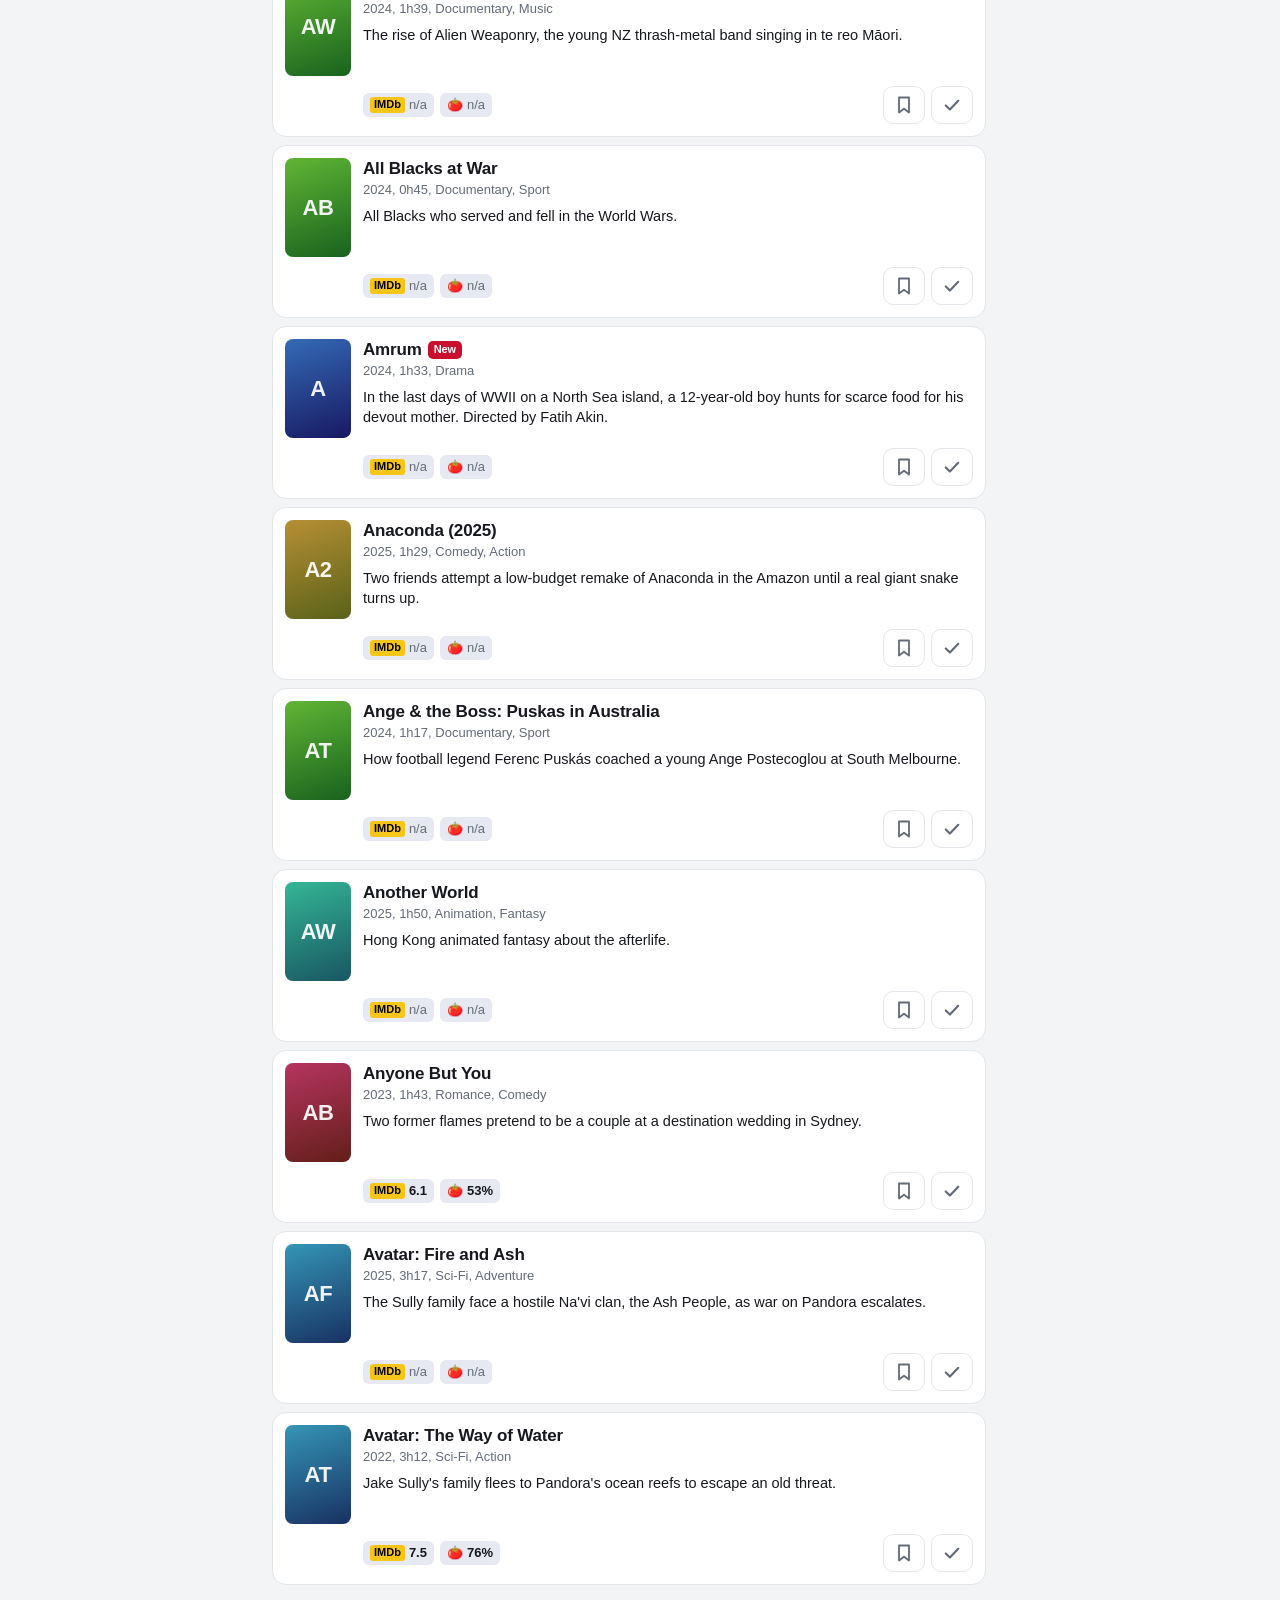
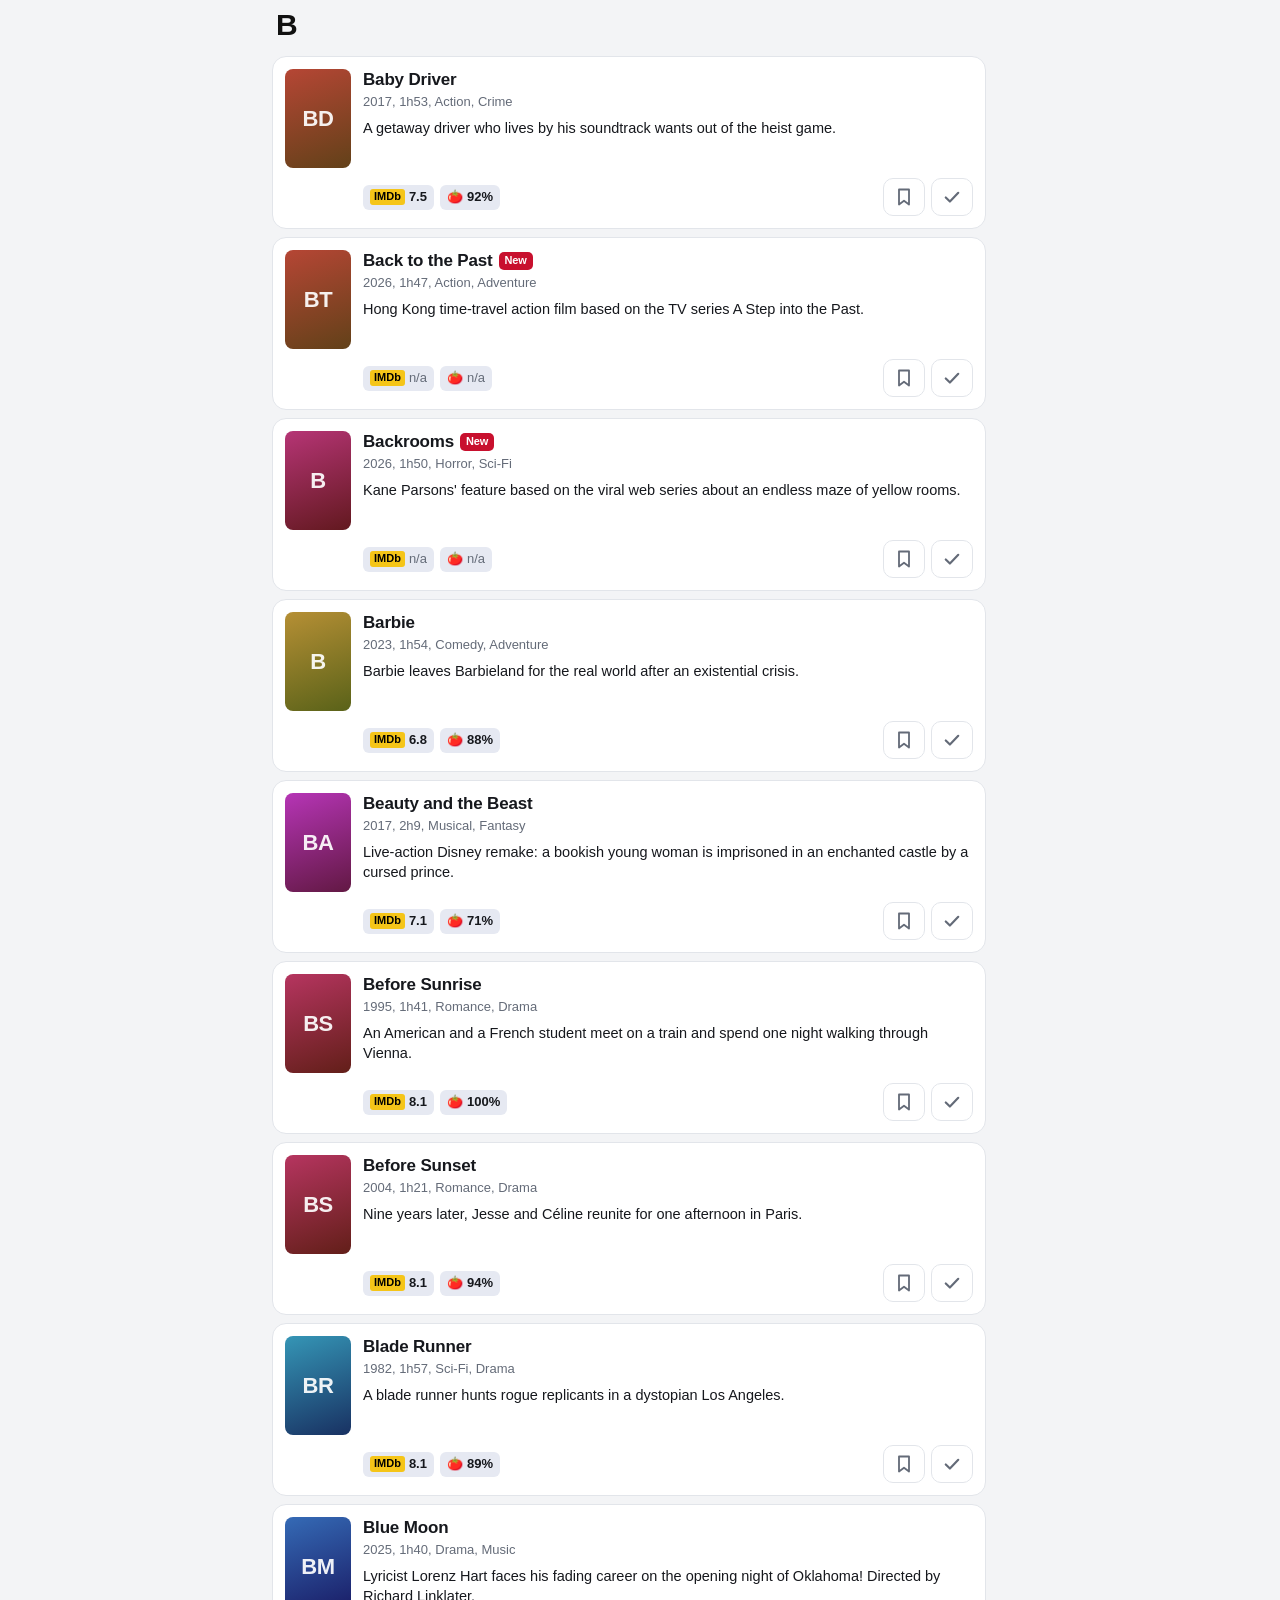
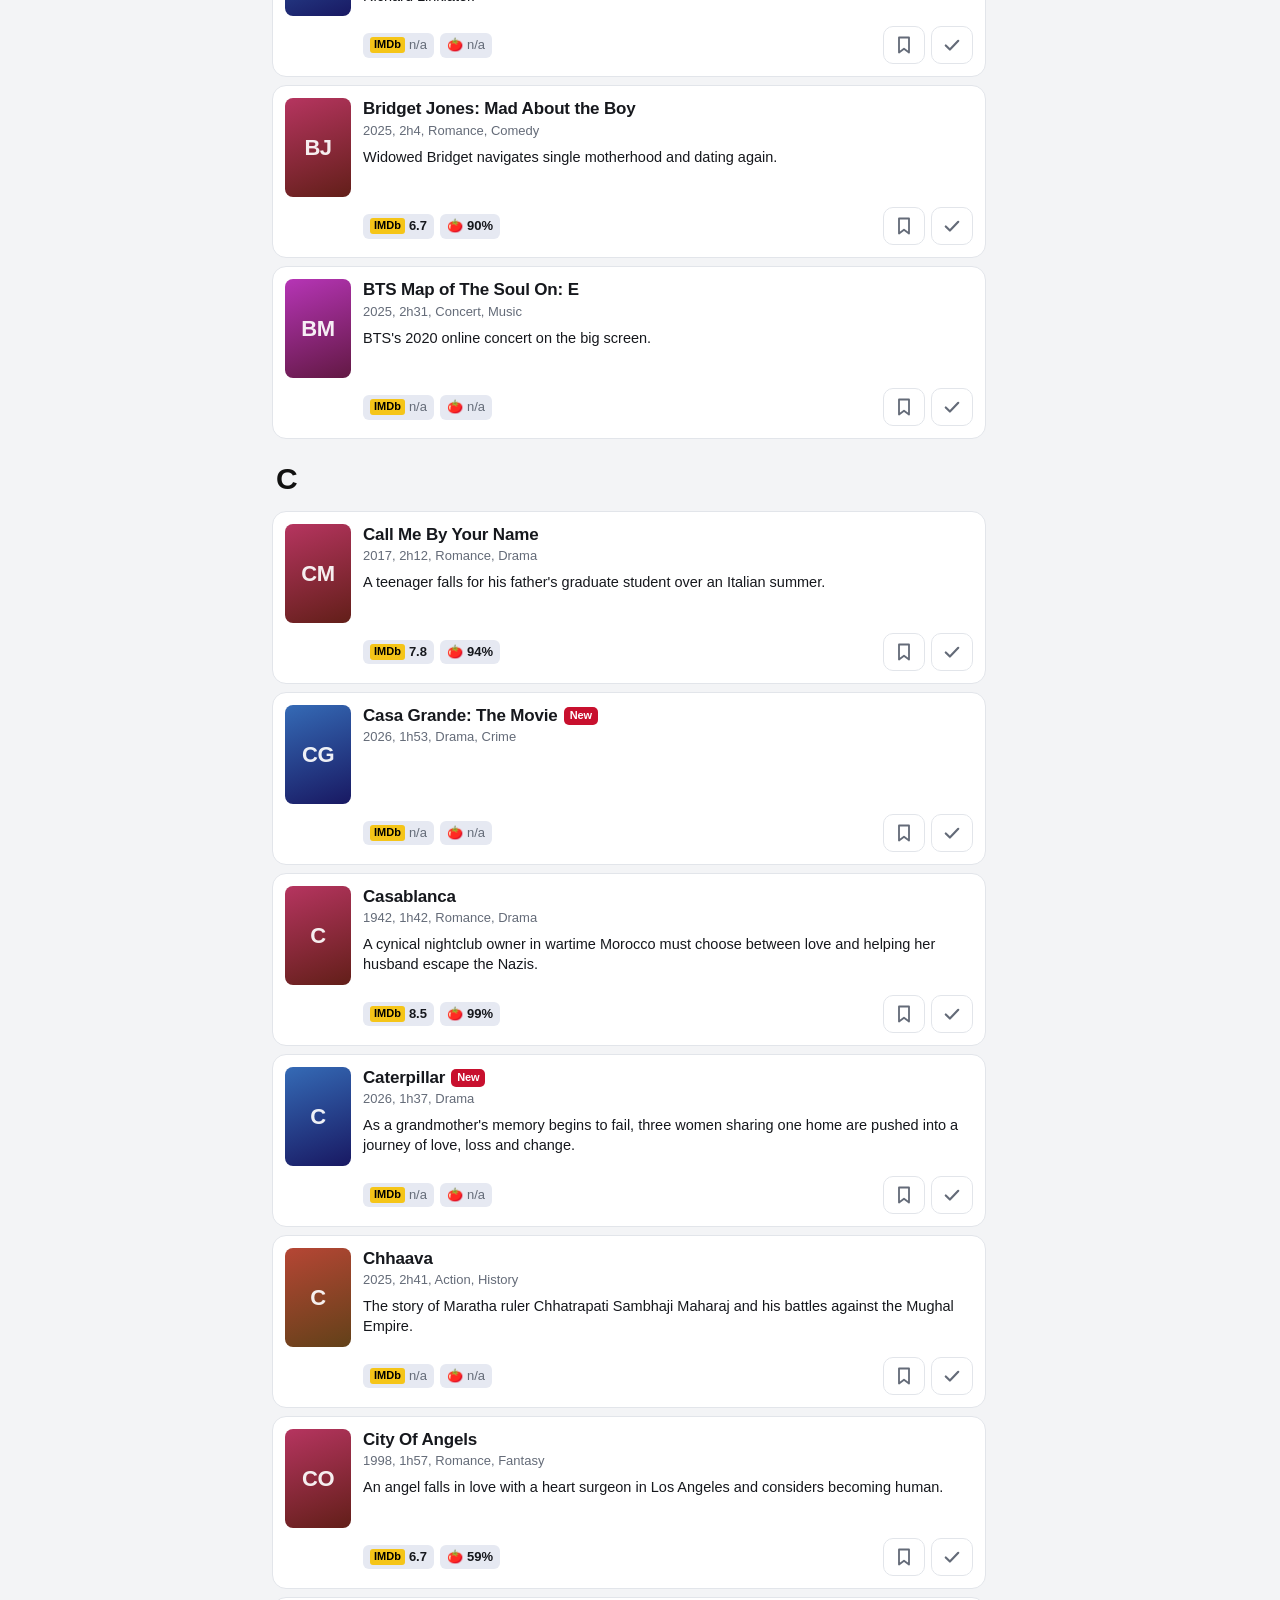
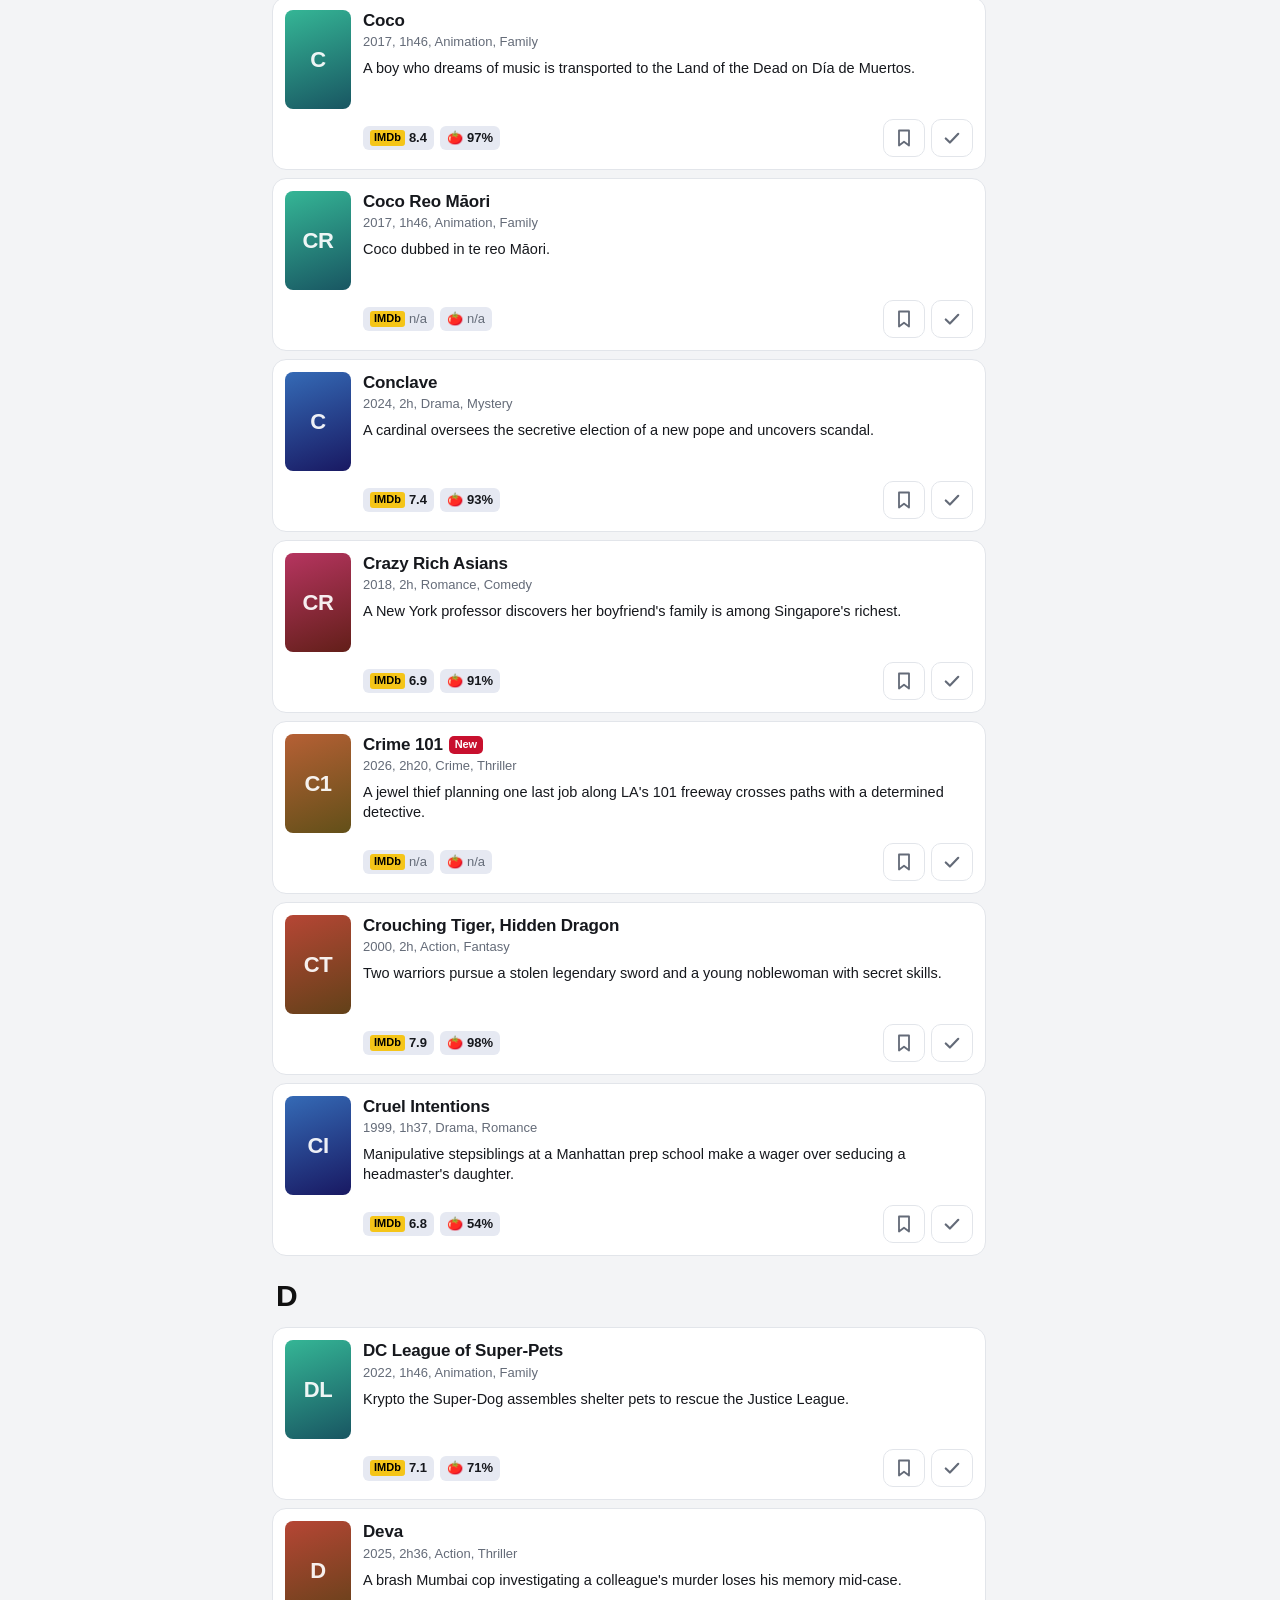
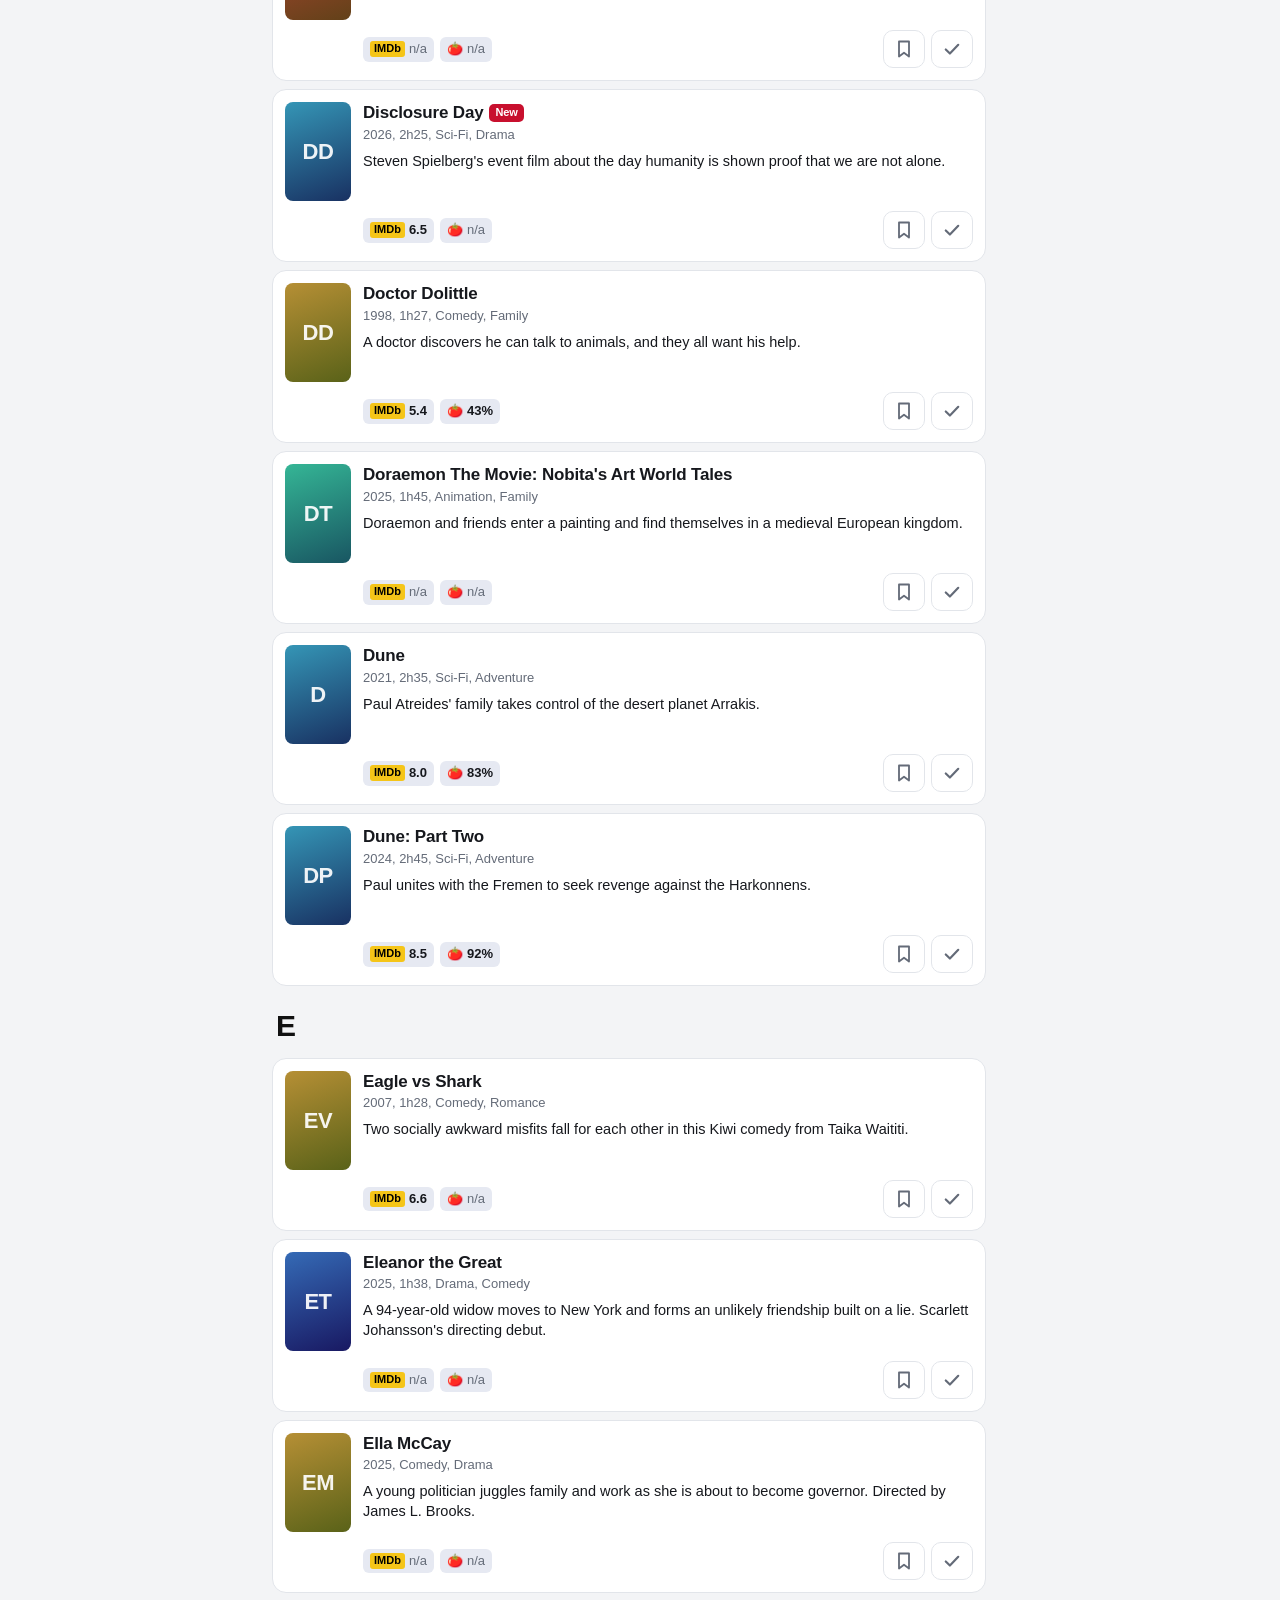
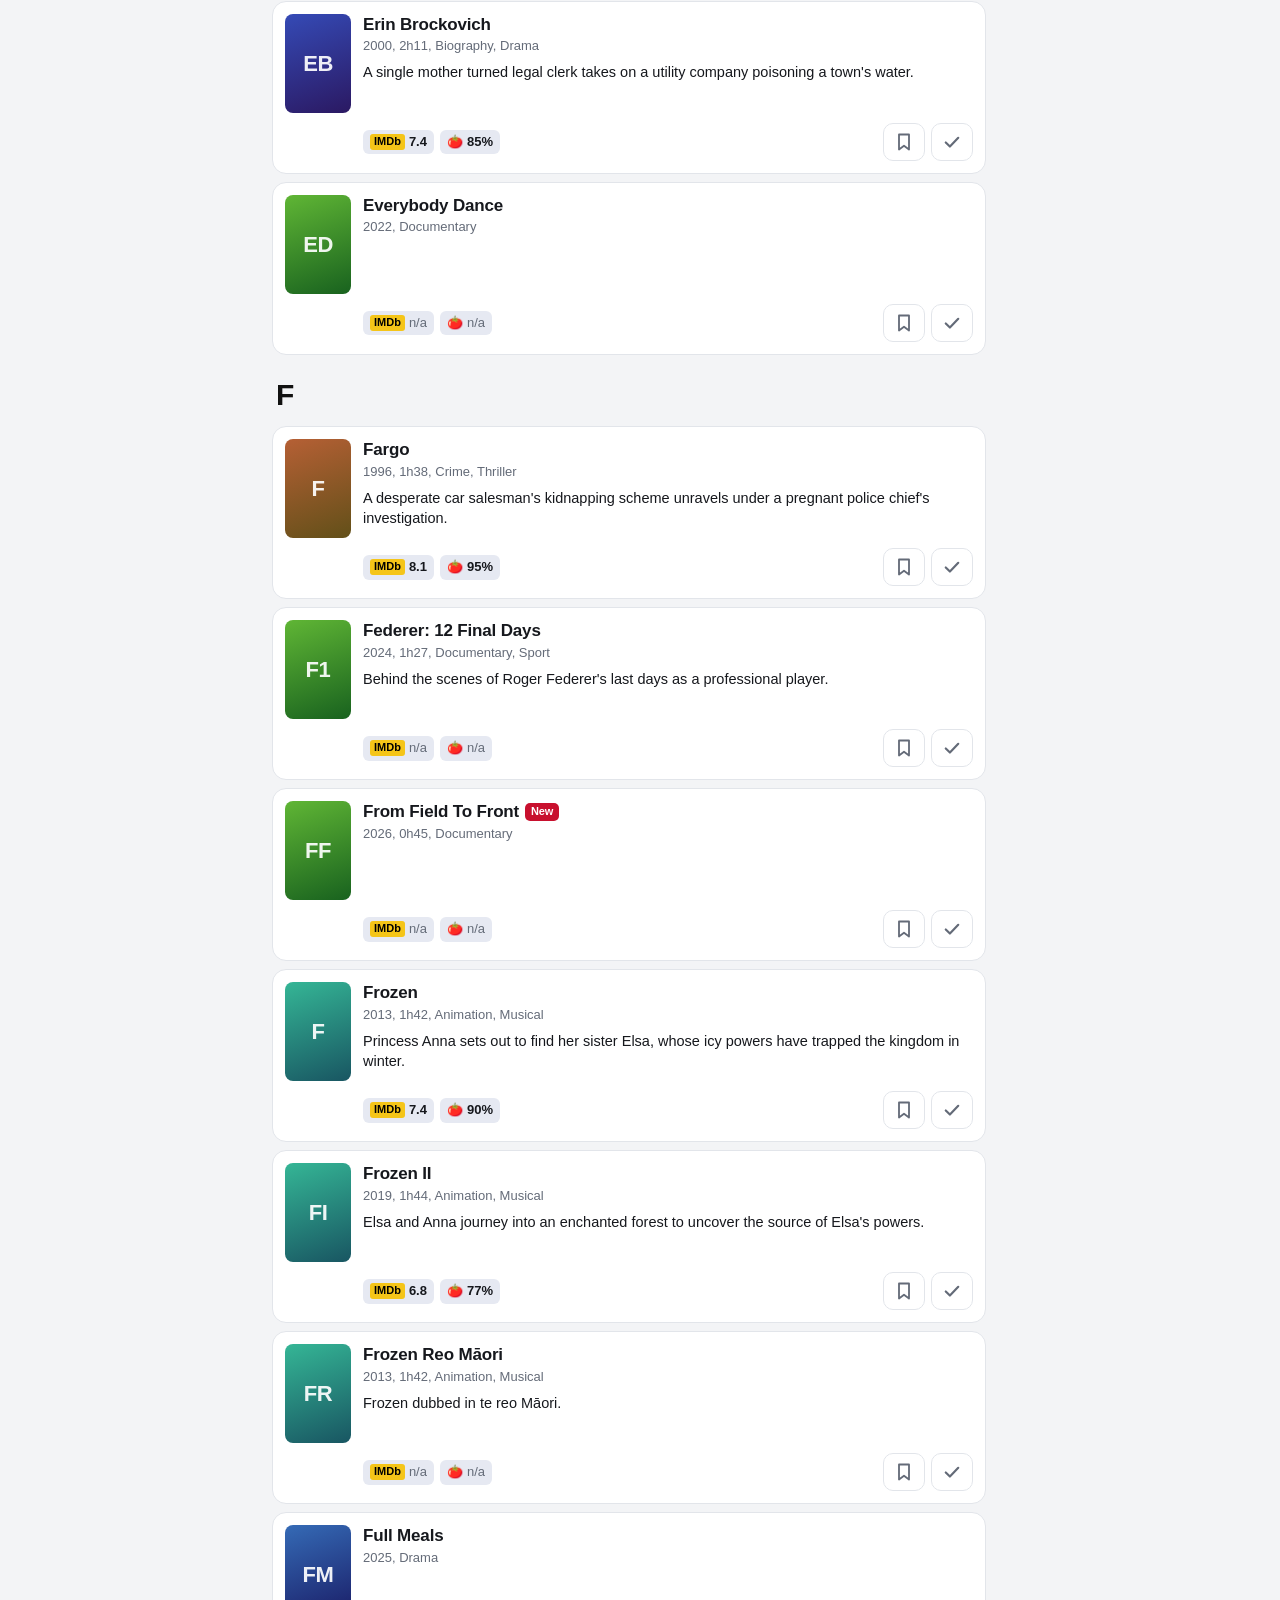
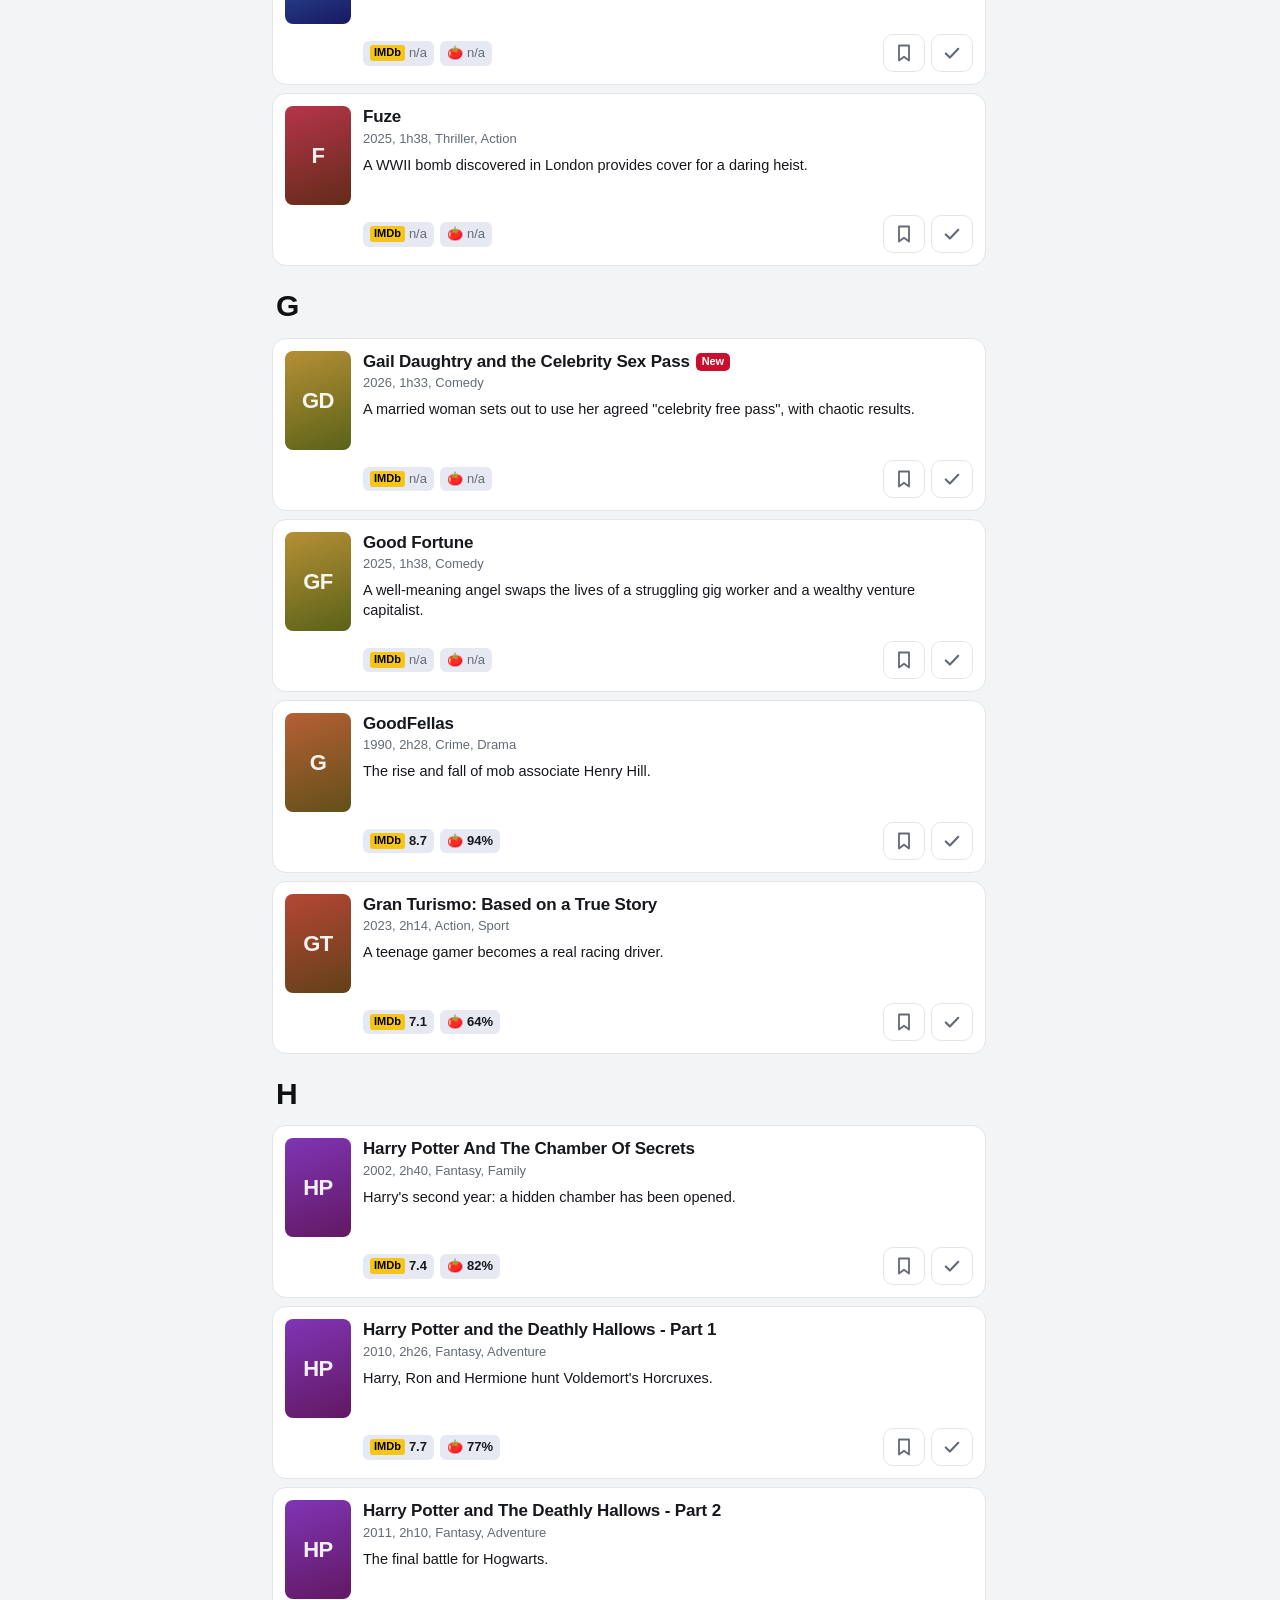
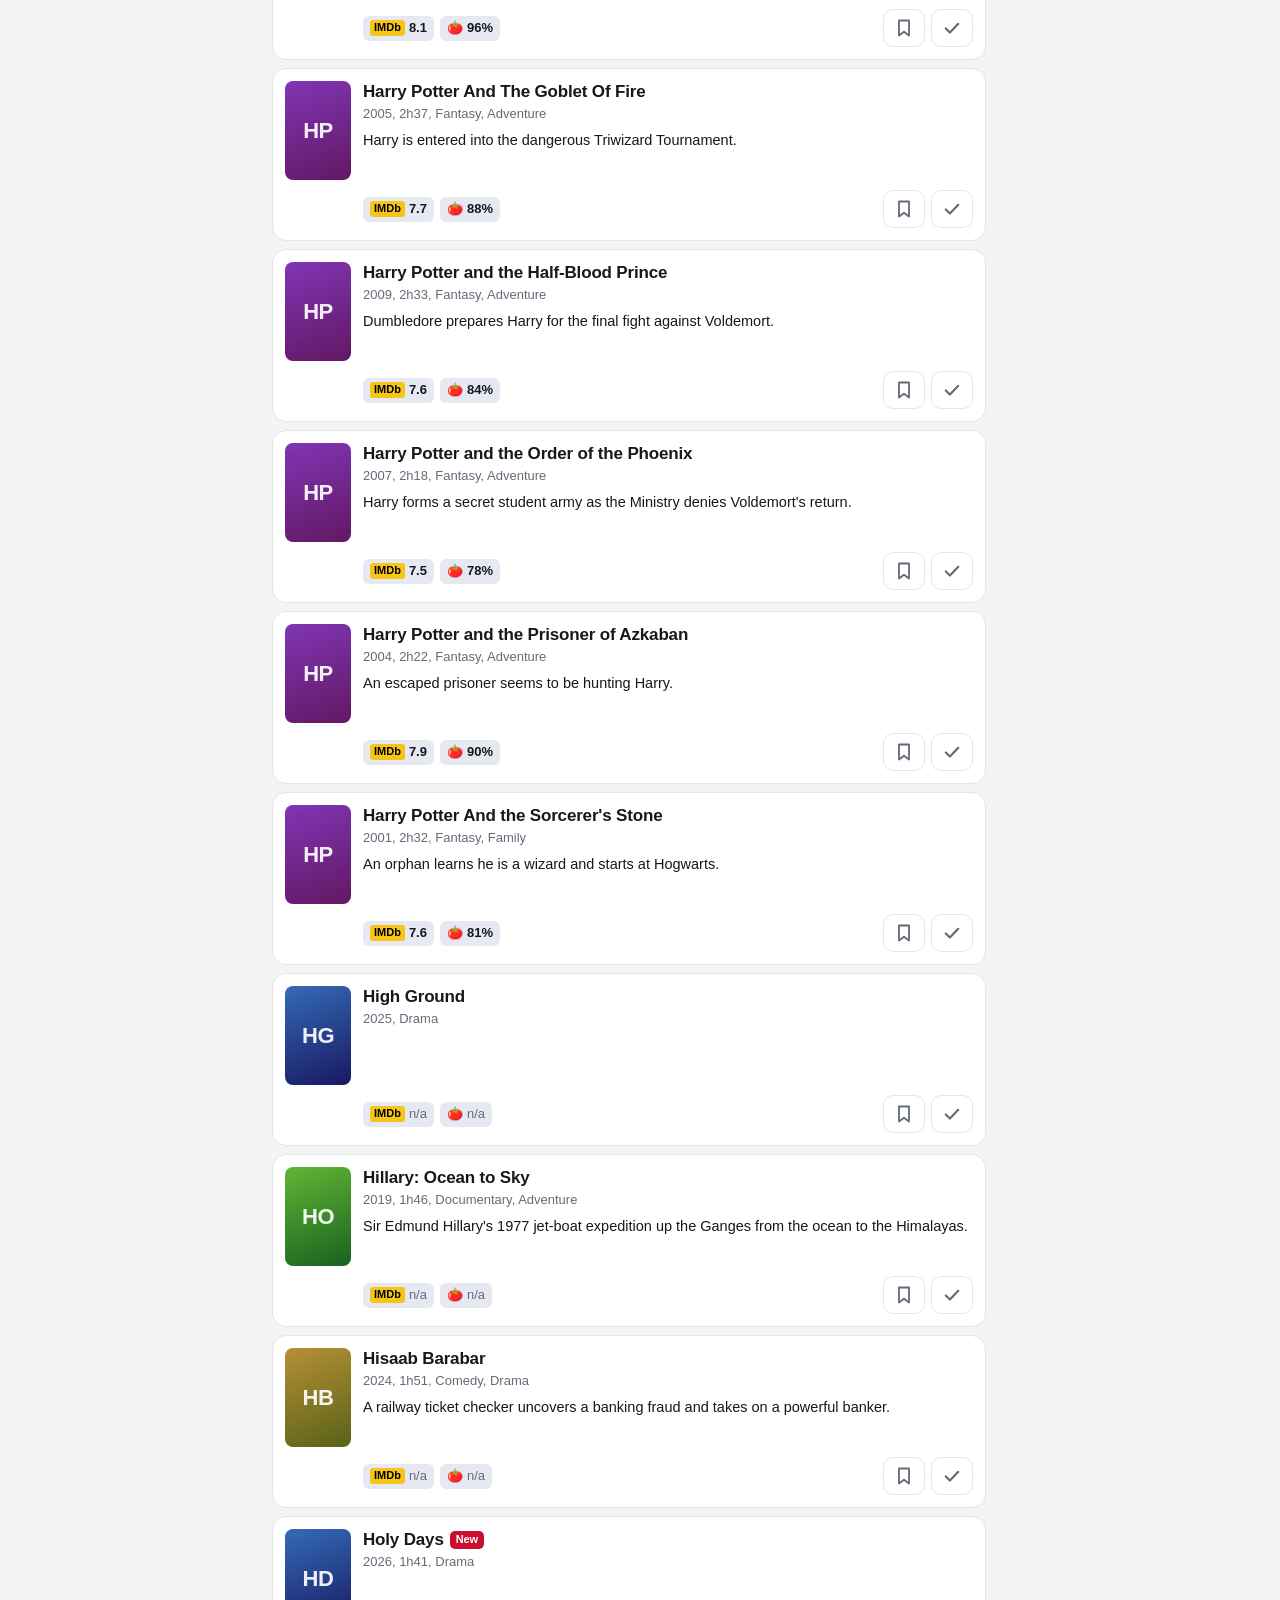
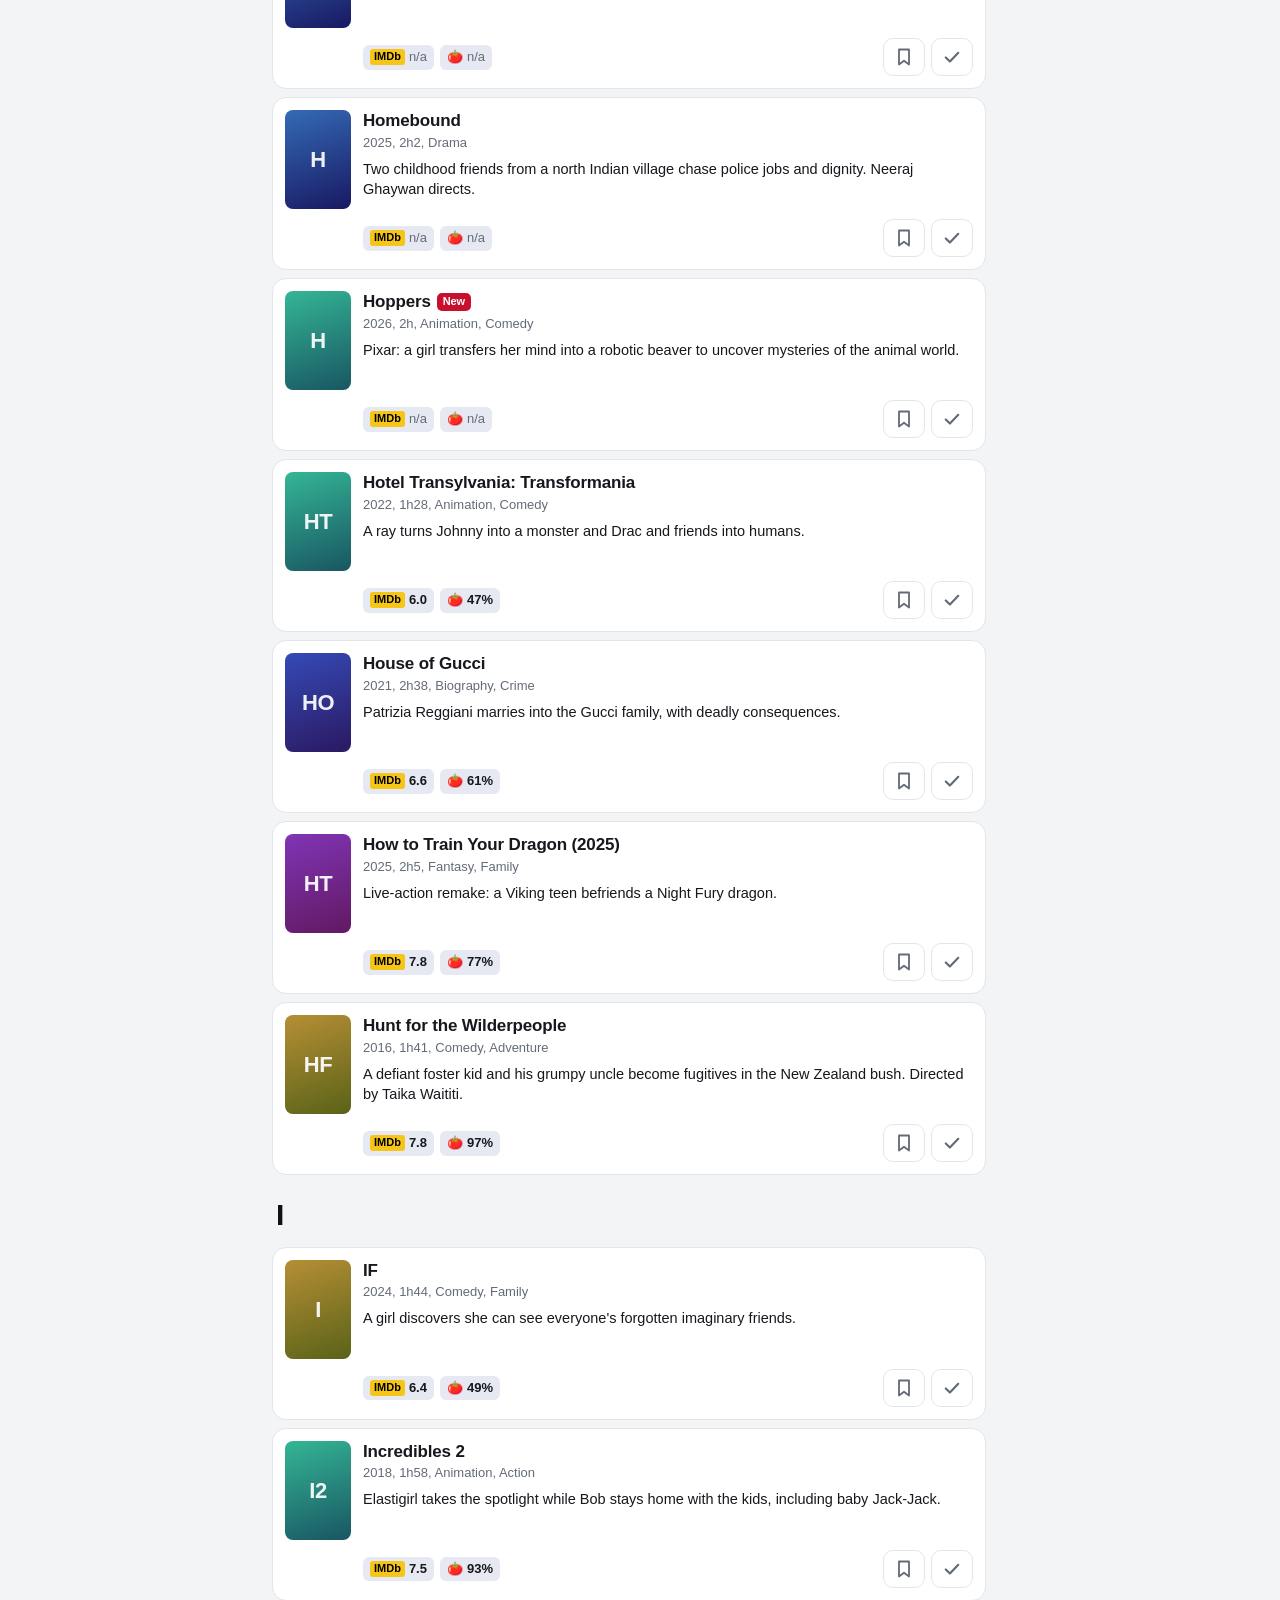
==== commit 0b5f0b0c: "V2" ====
--- a/airnz.html
+++ b/airnz.html
@@ -31,6 +31,10 @@
 </header>
 <main>
   <div id="list"></div>
+  <div class="posters">
+    <button class="btn primary" id="posterBtn">Download posters</button>
+    <p id="posterStatus" aria-live="polite"></p>
+  </div>
   <p class="note">All 229 movies listed on airnewzealand.com in October 2026. “New” marks 2026 releases plus titles Air NZ is featuring this month. Ratings are approximate and blank where unknown; tap a film for links to the latest scores. Use “Add a movie” for anything else you spot on board.</p>
 </main>
 <div class="alpha" id="alpha" aria-hidden="true"></div>
--- a/styles.css
+++ b/styles.css
@@ -104,17 +104,29 @@
   overflow: hidden;
   border: 1px solid var(--line);
 }
-.film.is-watched { opacity: .62; }
-.film-main { display: flex; align-items: flex-start; gap: 8px; padding: 12px 10px 12px 14px; }
-.film-body { flex: 1; min-width: 0; border: 0; background: none; text-align: left; padding: 0; }
+.film.is-watched .film-body, .film.is-watched .ratings { opacity: .6; }
+.film-body {
+  display: flex; gap: 12px; align-items: flex-start; width: 100%;
+  border: 0; background: none; text-align: left; padding: 12px 12px 4px;
+}
+.thumb {
+  position: relative; flex: none; width: 66px; aspect-ratio: 2 / 3; border-radius: 8px; overflow: hidden;
+  background: linear-gradient(160deg, hsl(var(--h) 55% 46%), hsl(calc(var(--h) + 25) 60% 24%));
+  display: grid; place-items: center; color: rgba(255,255,255,.92);
+  font-size: 22px; font-weight: 800; letter-spacing: -0.02em;
+}
+.thumb img { position: absolute; inset: 0; width: 100%; height: 100%; object-fit: cover; }
+.film-text { flex: 1; min-width: 0; }
 .film-title { font-size: 17px; font-weight: 650; letter-spacing: -0.01em; line-height: 1.25; }
 .badge-new {
   display: inline-block; vertical-align: 2px; margin-left: 6px;
   font-size: 11px; font-weight: 750; color: #fff; background: var(--new);
   padding: 2px 6px; border-radius: 5px;
 }
-.meta { color: var(--muted); font-size: 13.5px; margin-top: 2px; }
-.ratings { display: flex; gap: 6px; margin-top: 8px; flex-wrap: wrap; }
+.meta { color: var(--muted); font-size: 13px; margin-top: 2px; }
+.desc { margin: 6px 0 0; font-size: 14.5px; line-height: 1.4; color: var(--ink); }
+.film-foot { display: flex; align-items: center; justify-content: space-between; gap: 8px; padding: 6px 12px 12px 90px; }
+.ratings { display: flex; gap: 6px; flex-wrap: wrap; }
 .r {
   display: inline-flex; align-items: center; gap: 4px;
   font-size: 13px; font-weight: 650; padding: 3px 7px; border-radius: 6px;
@@ -123,9 +135,9 @@
 .r-imdb b { background: var(--imdb); color: #000; padding: 0 4px; border-radius: 3px; font-size: 11px; font-weight: 800; }
 .r-rt b { color: var(--rt); font-size: 13px; }
 .r.na { color: var(--muted); font-weight: 500; }
-.actions { display: flex; flex-direction: column; gap: 6px; }
+.actions { display: flex; gap: 6px; flex: none; }
 .act {
-  width: 44px; height: 40px; border-radius: 10px; border: 1.5px solid var(--line);
+  width: 42px; height: 38px; border-radius: 10px; border: 1.5px solid var(--line);
   background: transparent; display: grid; place-items: center; color: var(--muted);
 }
 .act svg { width: 20px; height: 20px; }
@@ -134,18 +146,21 @@
 @media (prefers-color-scheme: dark) {
   .act[aria-pressed="true"].watch { background: #3b5bdb; border-color: #3b5bdb; }
 }
-.details { padding: 0 14px 14px; border-top: 1px solid var(--line); display: none; }
+.details { padding: 0 14px 14px 90px; display: none; }
 .film.open .details { display: block; }
-.details p { margin: 10px 0 0; max-width: 62ch; }
-.details .cast { color: var(--muted); font-size: 14.5px; }
+.details p { margin: 0; max-width: 62ch; }
+.details .cast { color: var(--muted); font-size: 14px; }
 .details .cast strong { color: var(--ink); font-weight: 600; }
-.links { display: flex; gap: 8px; margin-top: 12px; flex-wrap: wrap; }
+.links { display: flex; gap: 8px; margin-top: 10px; flex-wrap: wrap; }
 .links a, .links button {
   font-size: 14px; font-weight: 600; color: var(--accent); text-decoration: none;
   border: 1.5px solid var(--line); border-radius: 999px; padding: 6px 12px; background: transparent;
 }
 @media (prefers-color-scheme: dark) { .links a, .links button { color: var(--ink); } }
 .links .danger { color: var(--new); }
+.posters { text-align: center; padding: 20px 12px 0; }
+.posters .btn { font-size: 15px; }
+.posters p { color: var(--muted); font-size: 13px; margin: 8px 0 0; }
 .empty { text-align: center; color: var(--muted); padding: 48px 20px; }
 .note { color: var(--muted); font-size: 13px; text-align: center; padding: 16px 12px 0; max-width: 60ch; margin: 0 auto; }
 
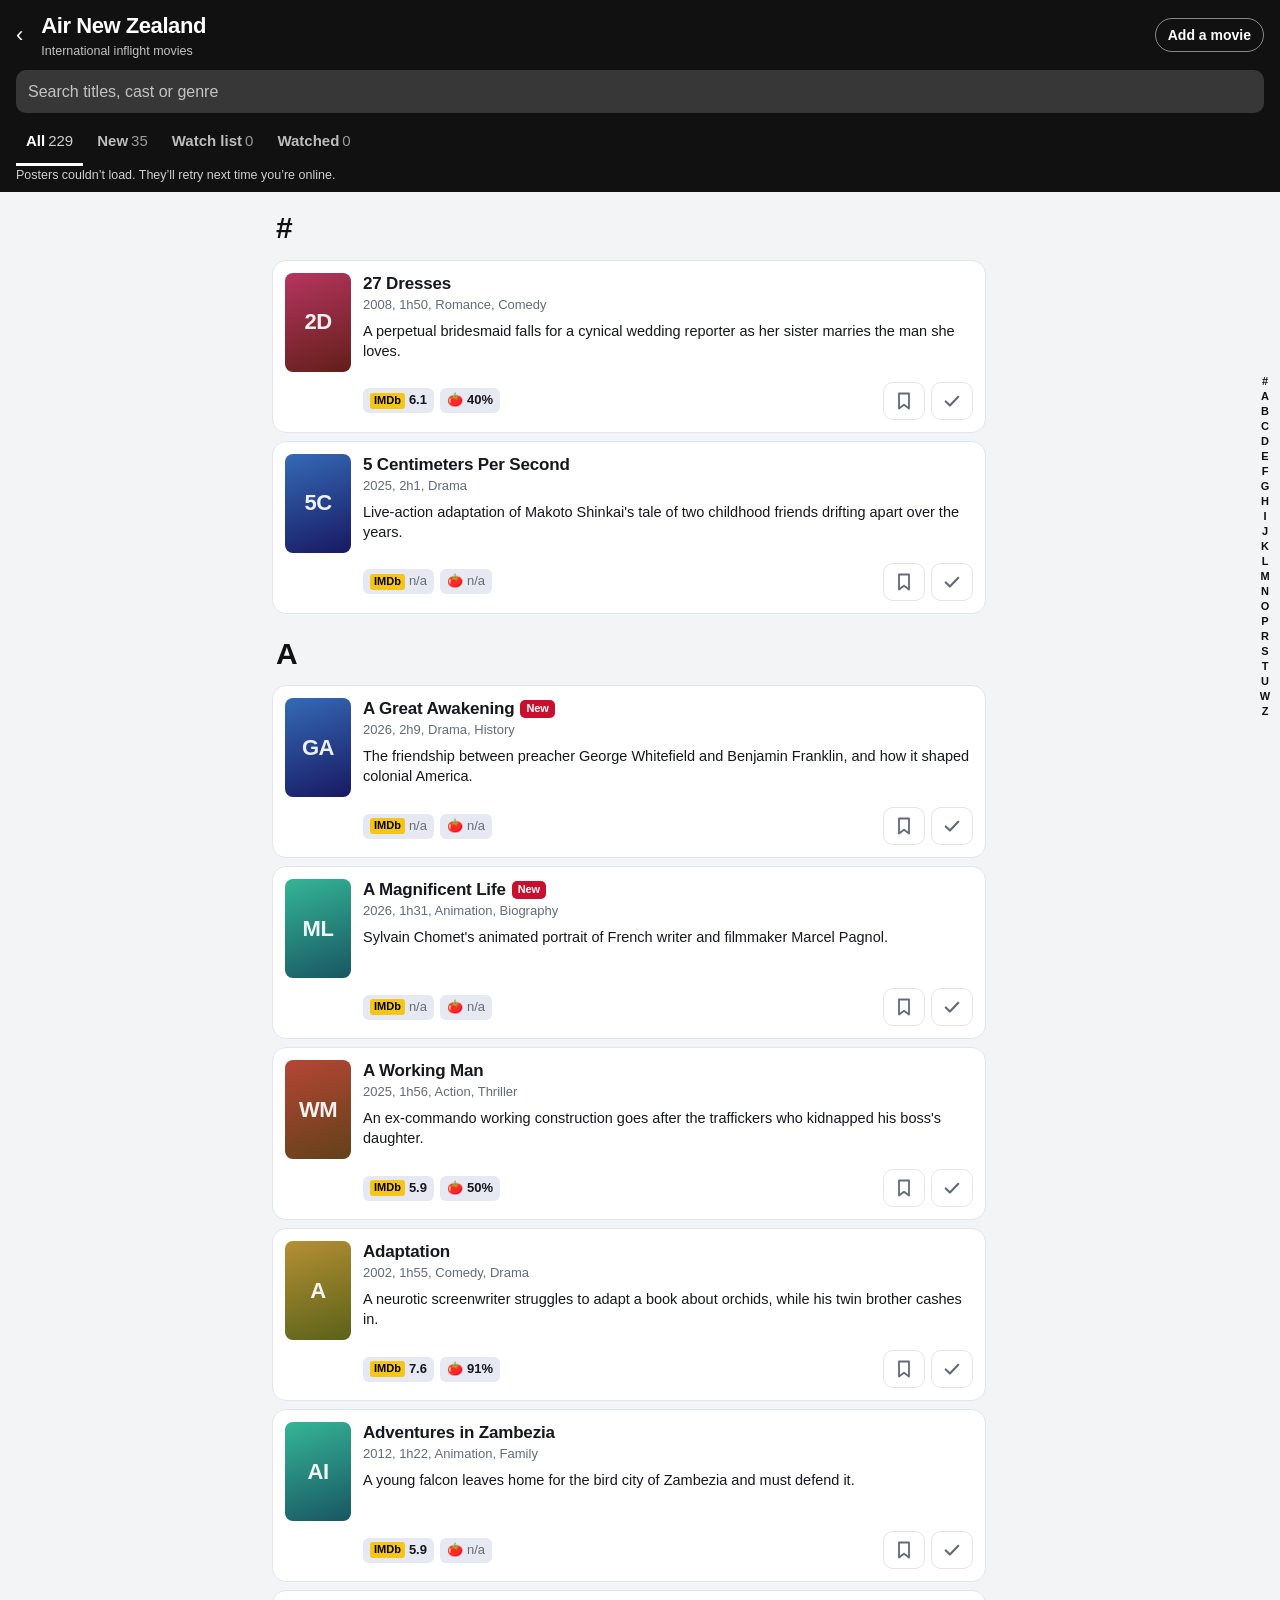
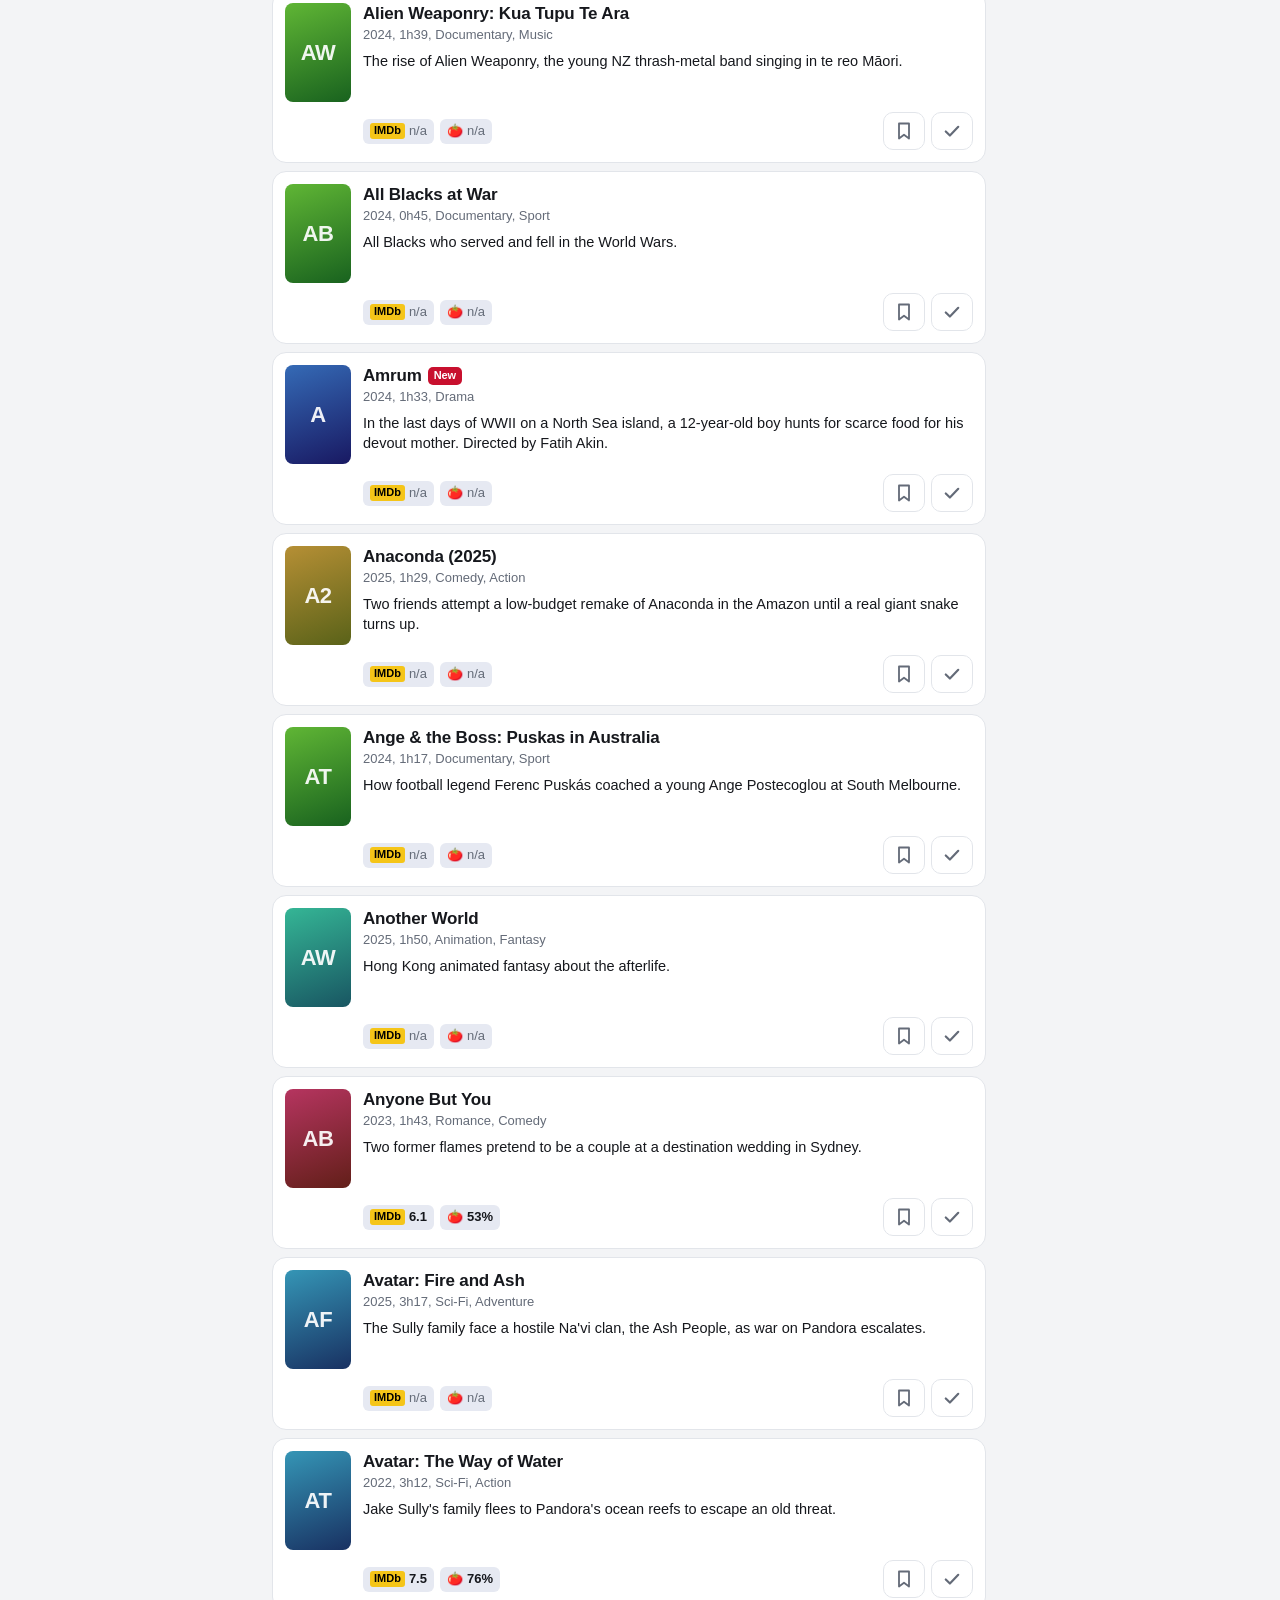
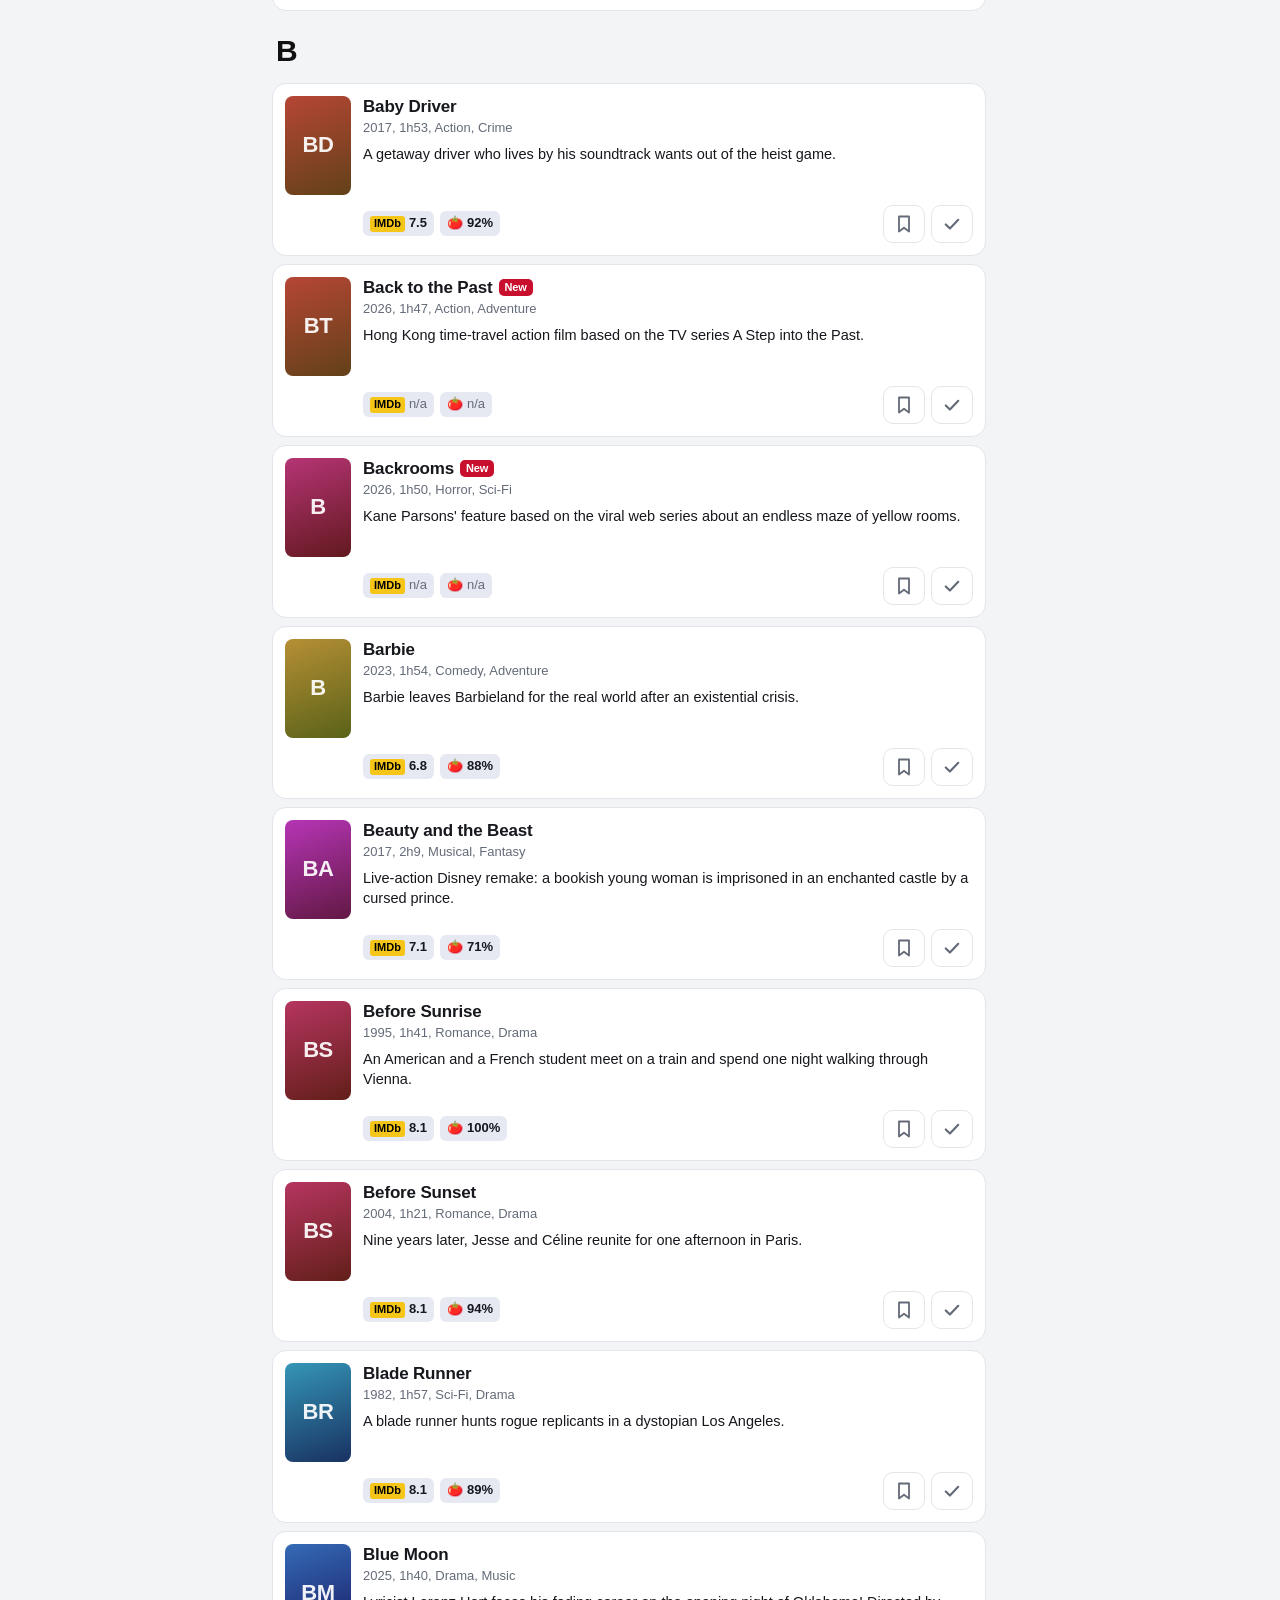
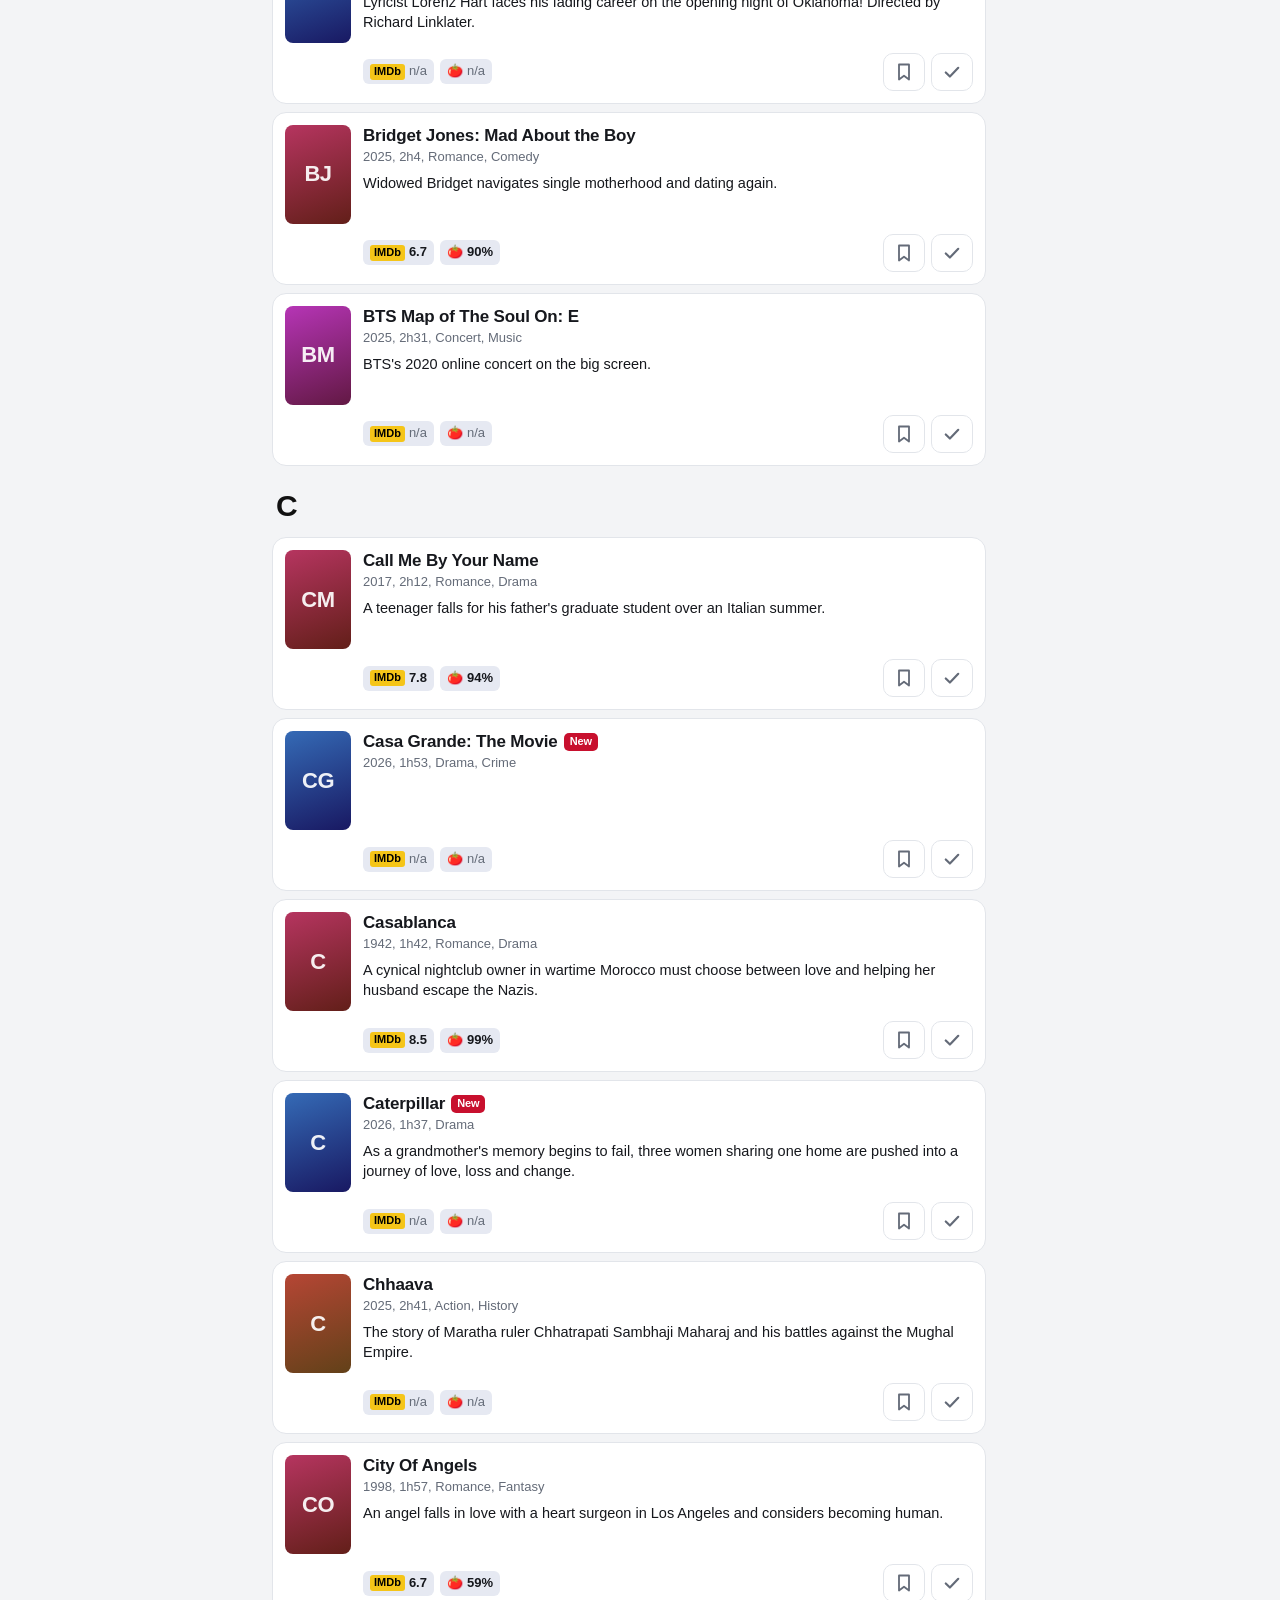
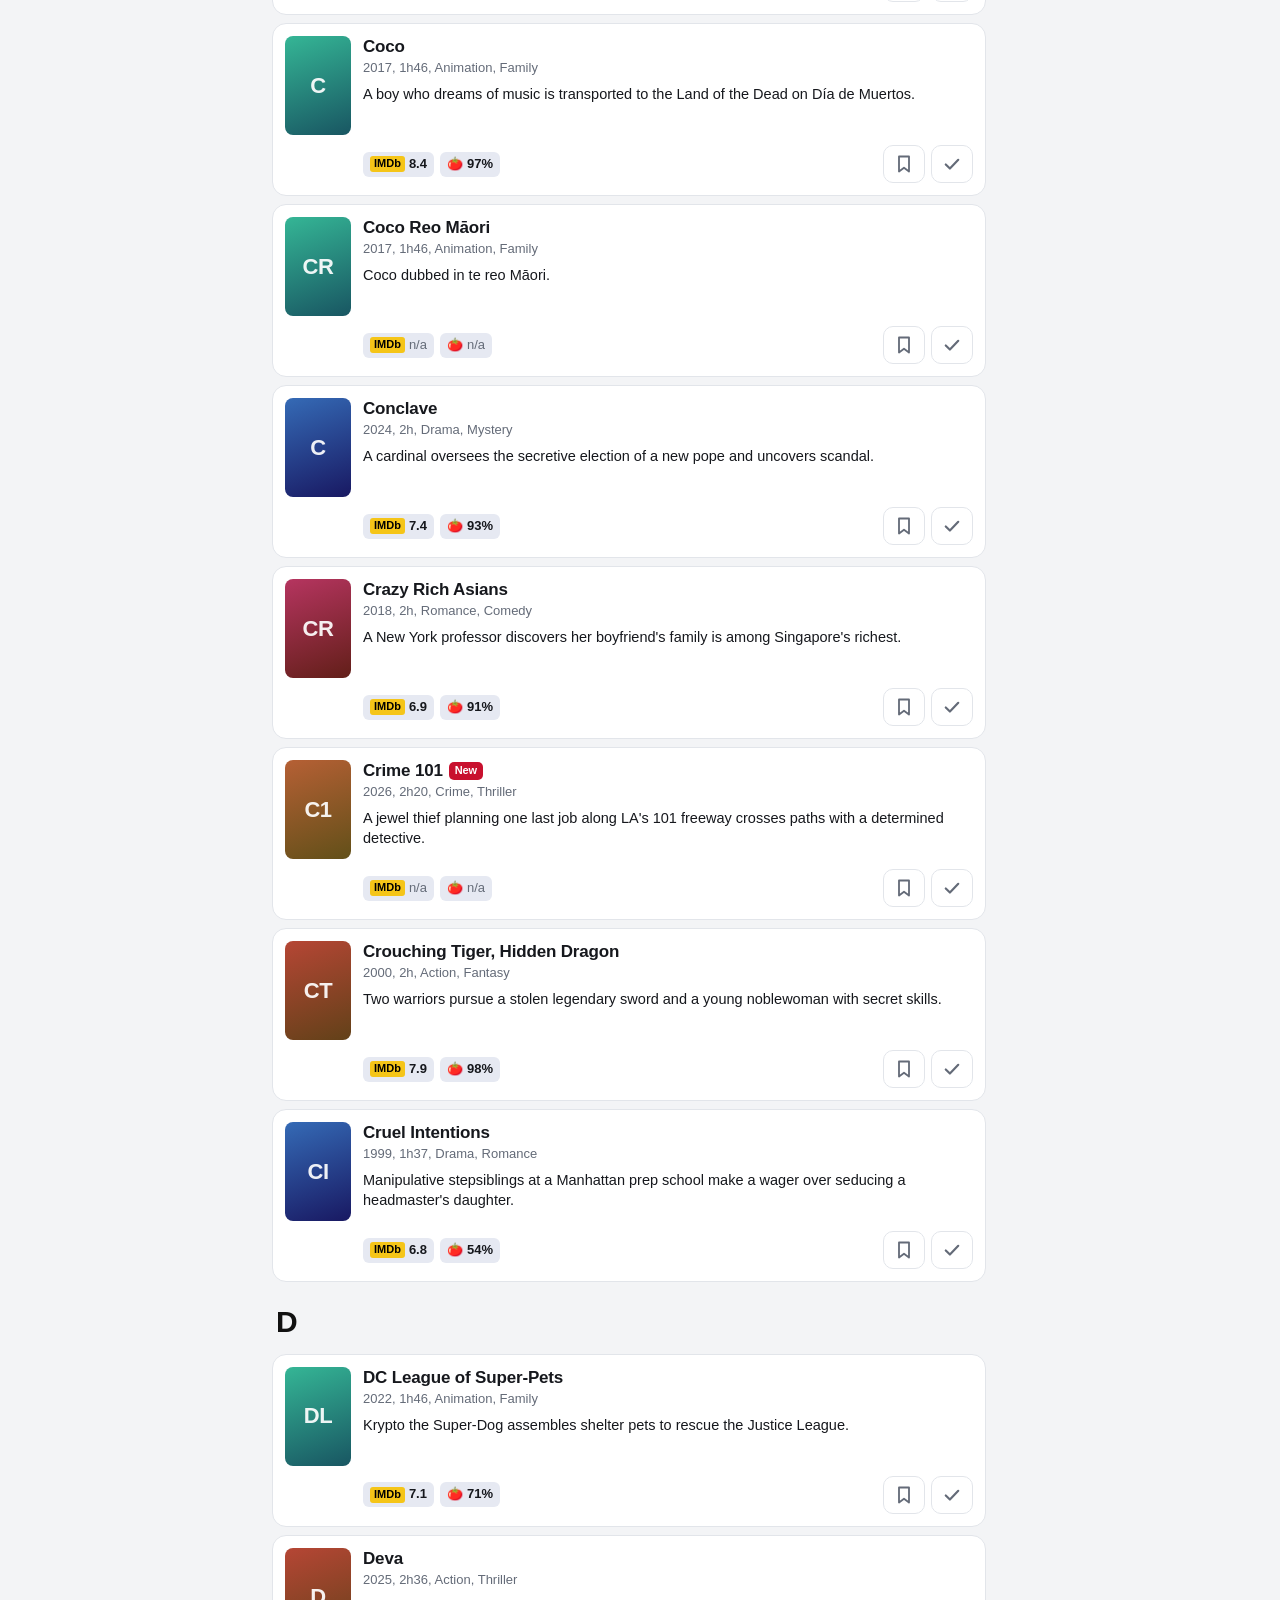
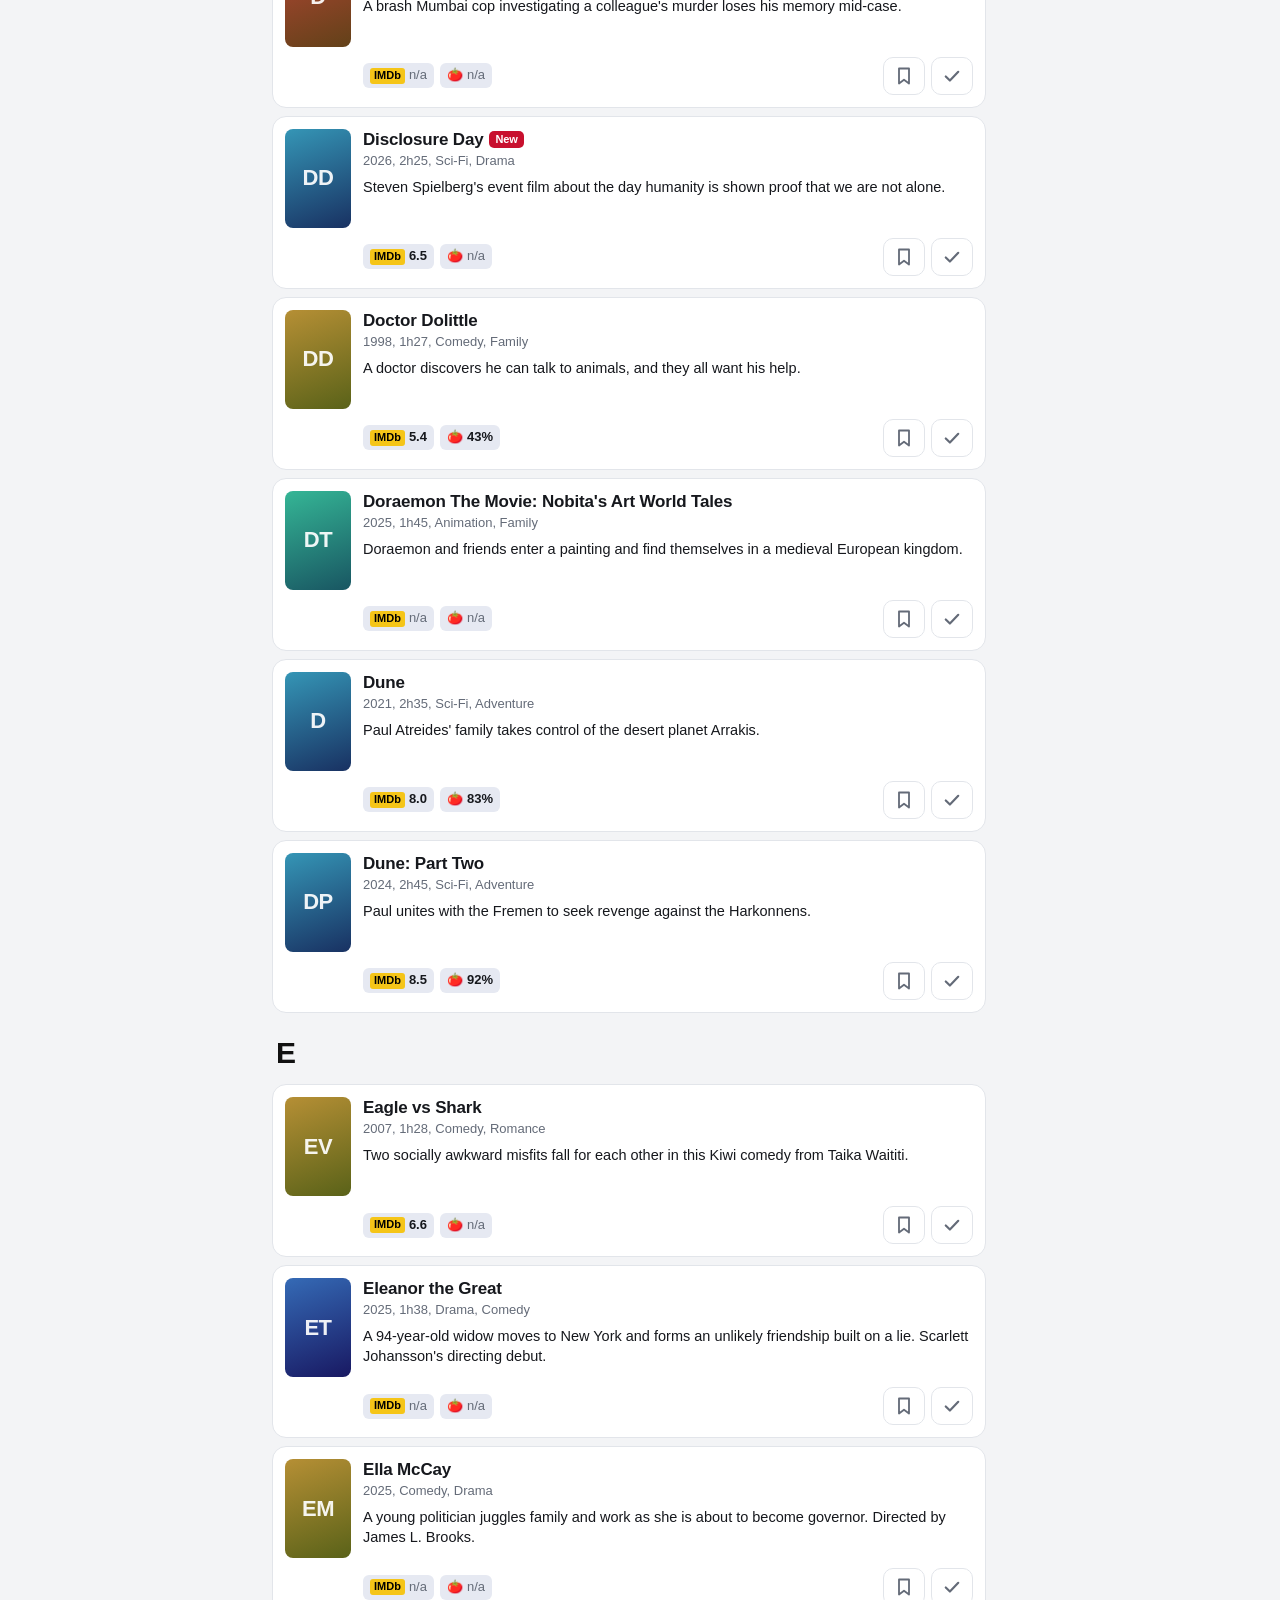
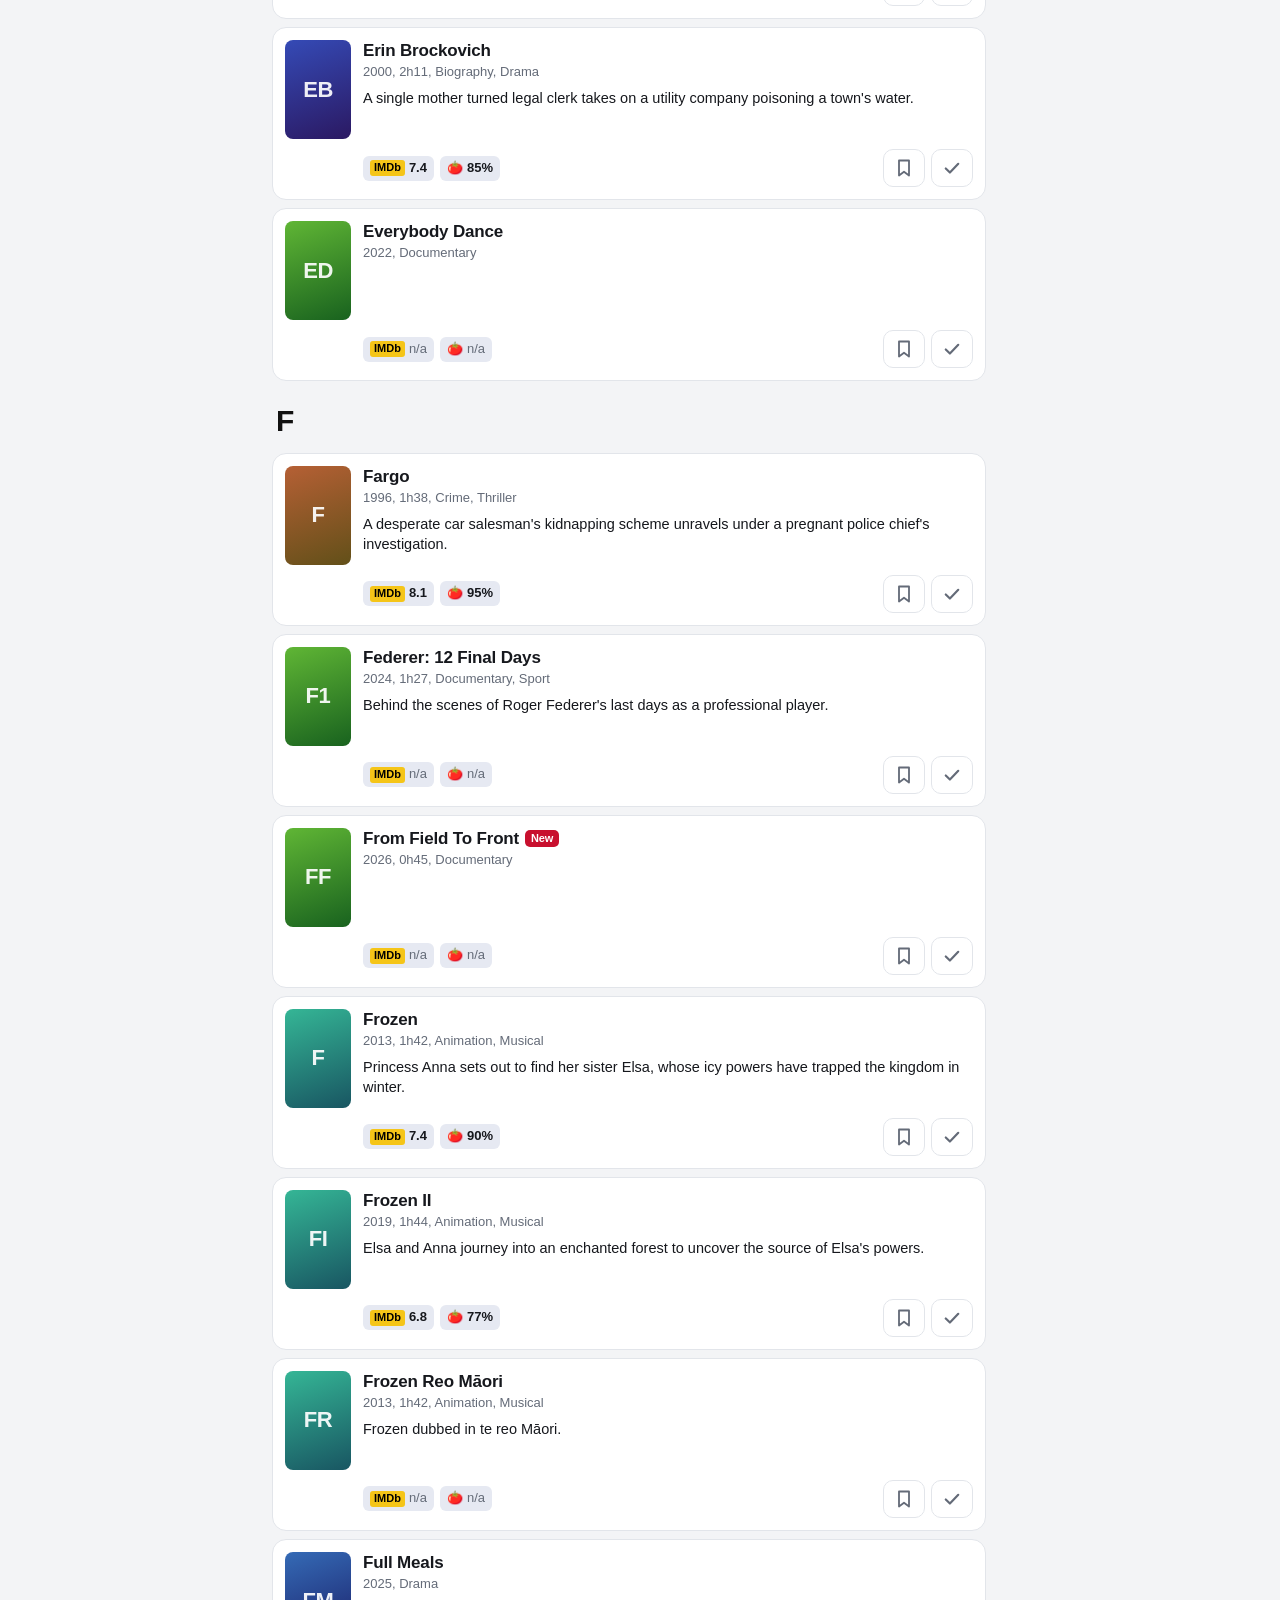
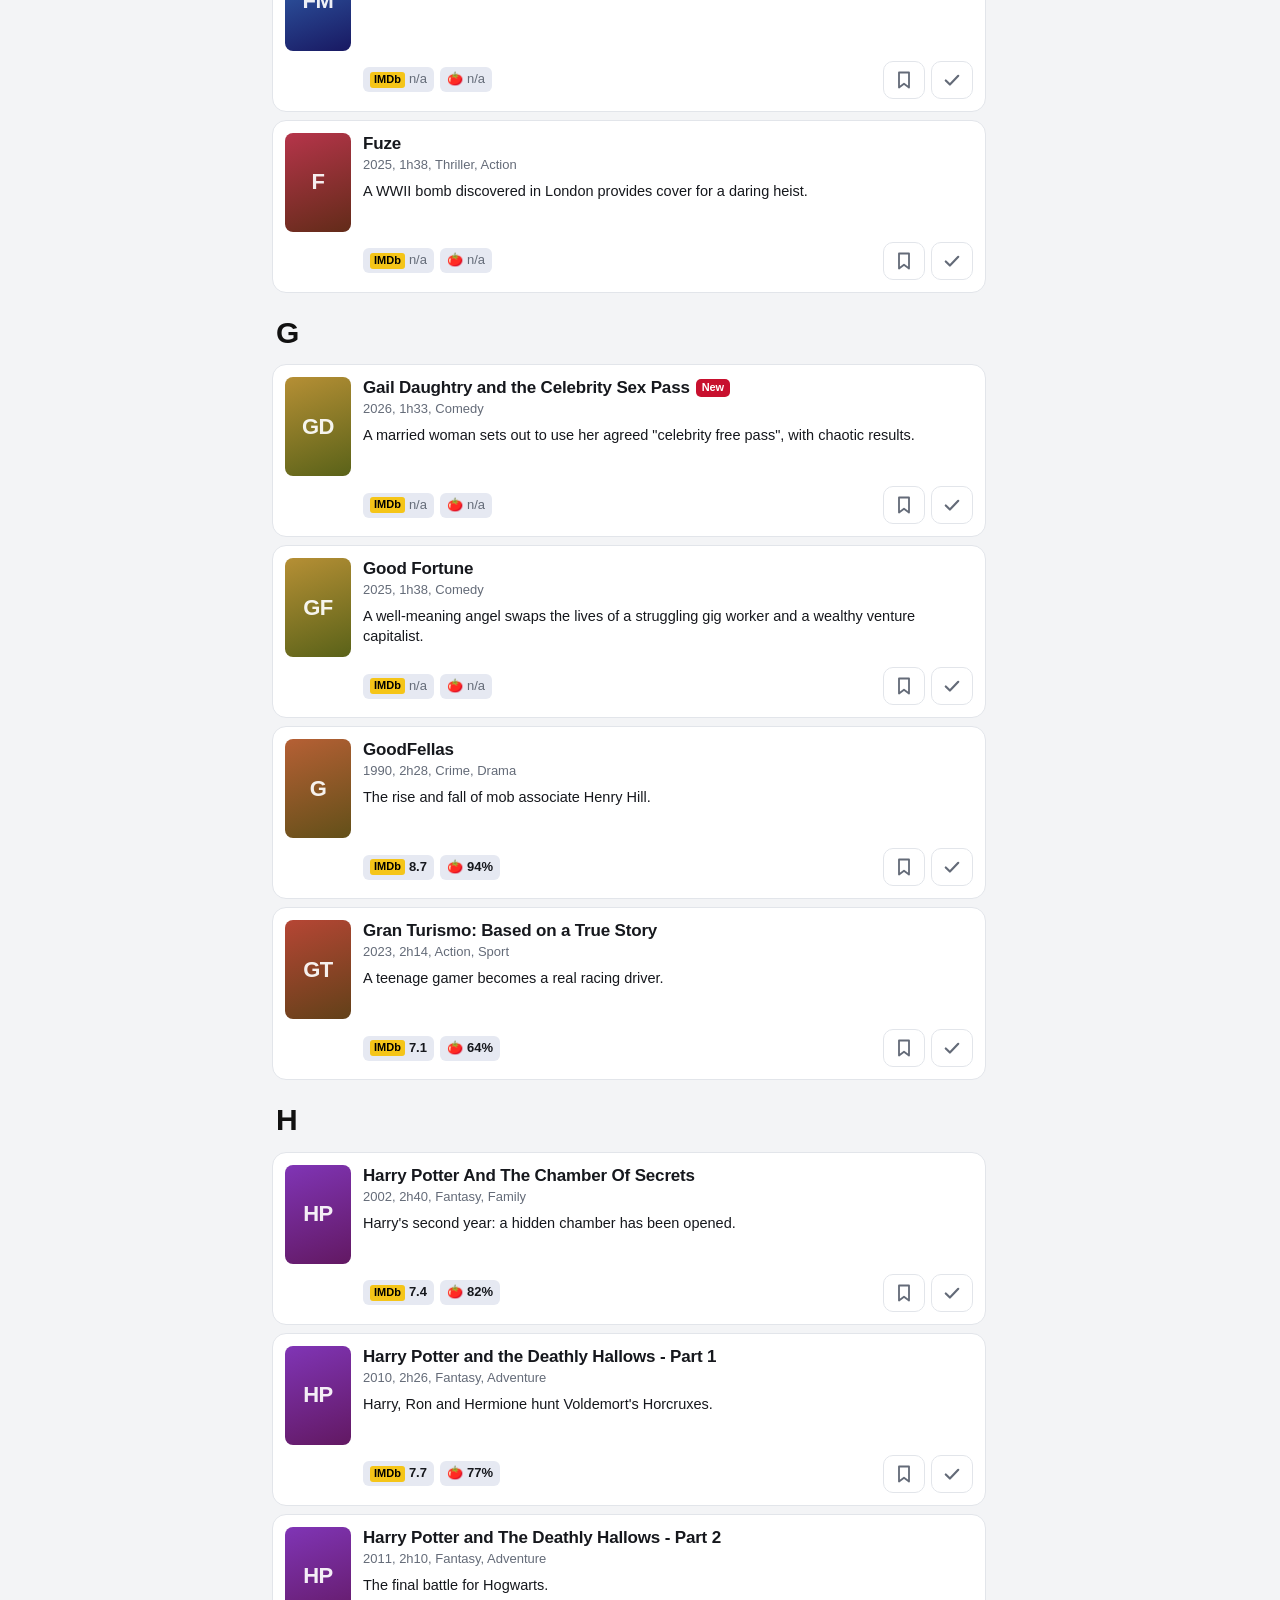
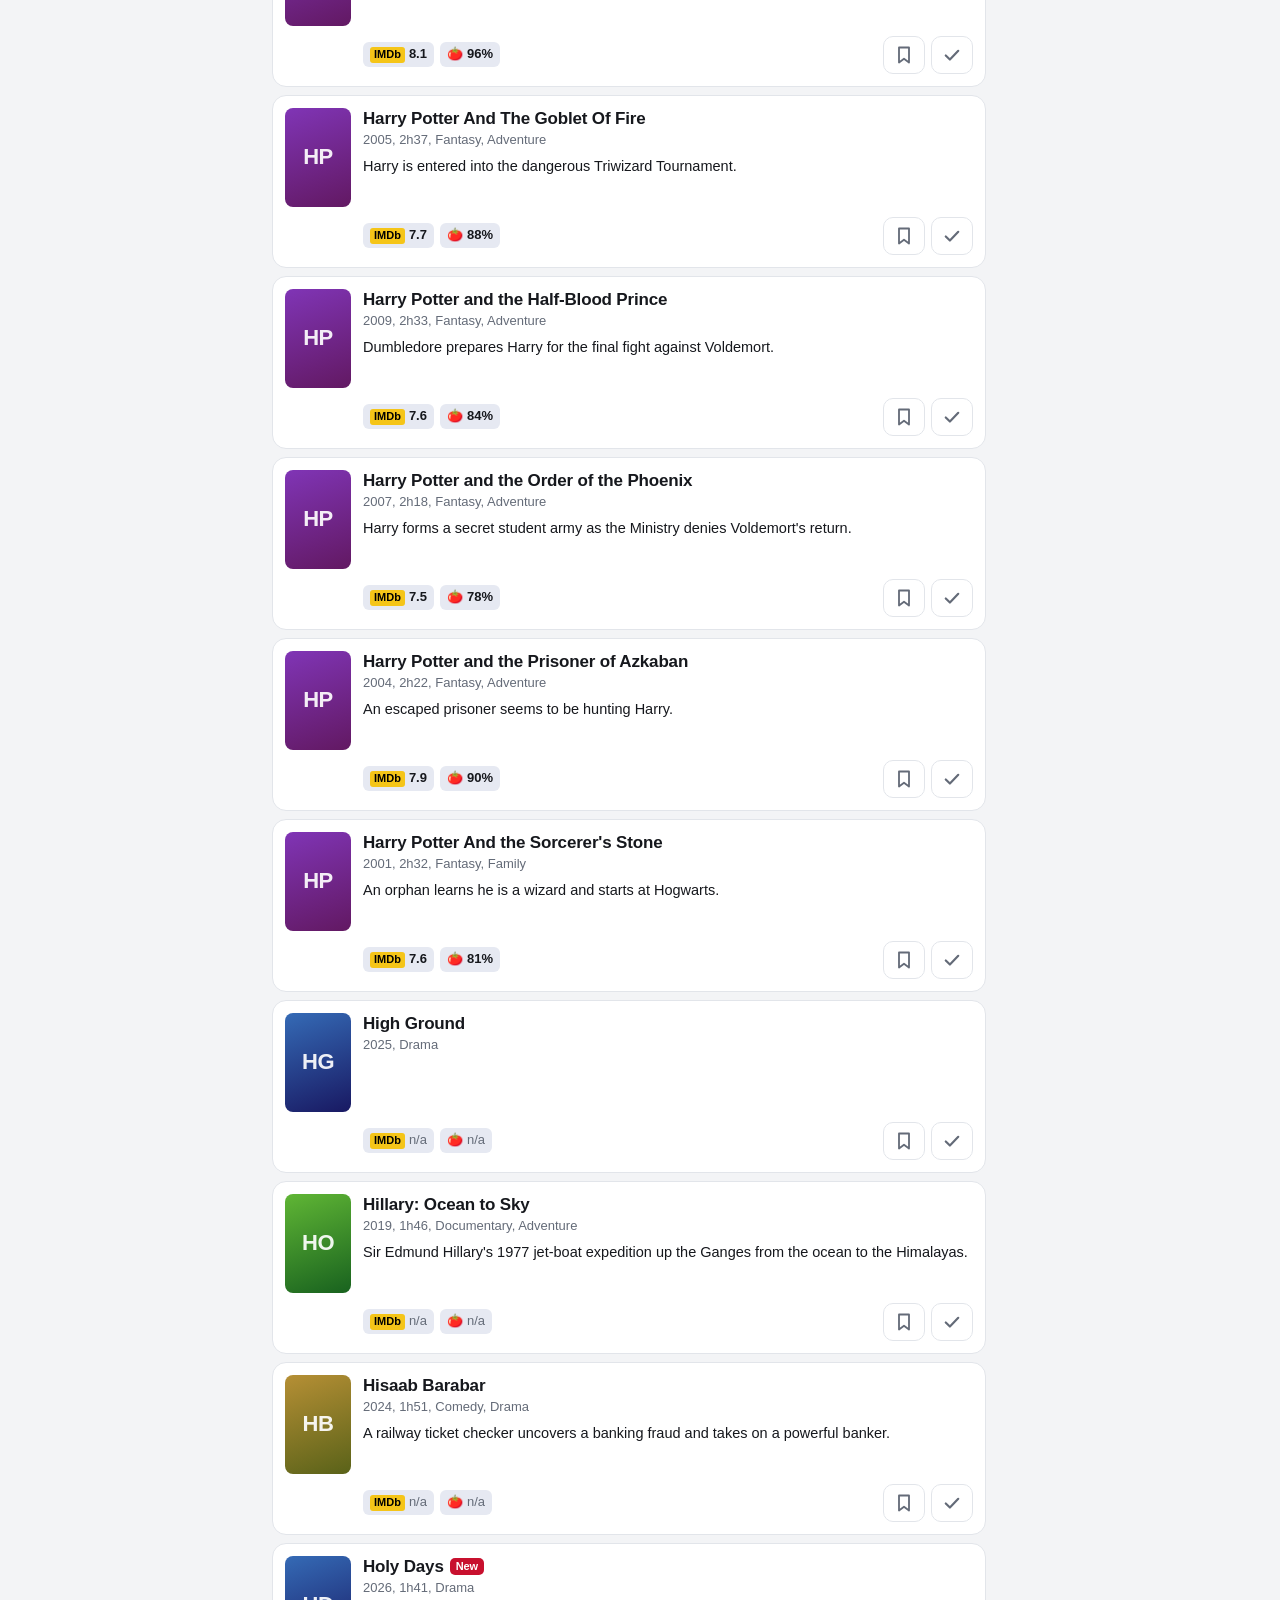
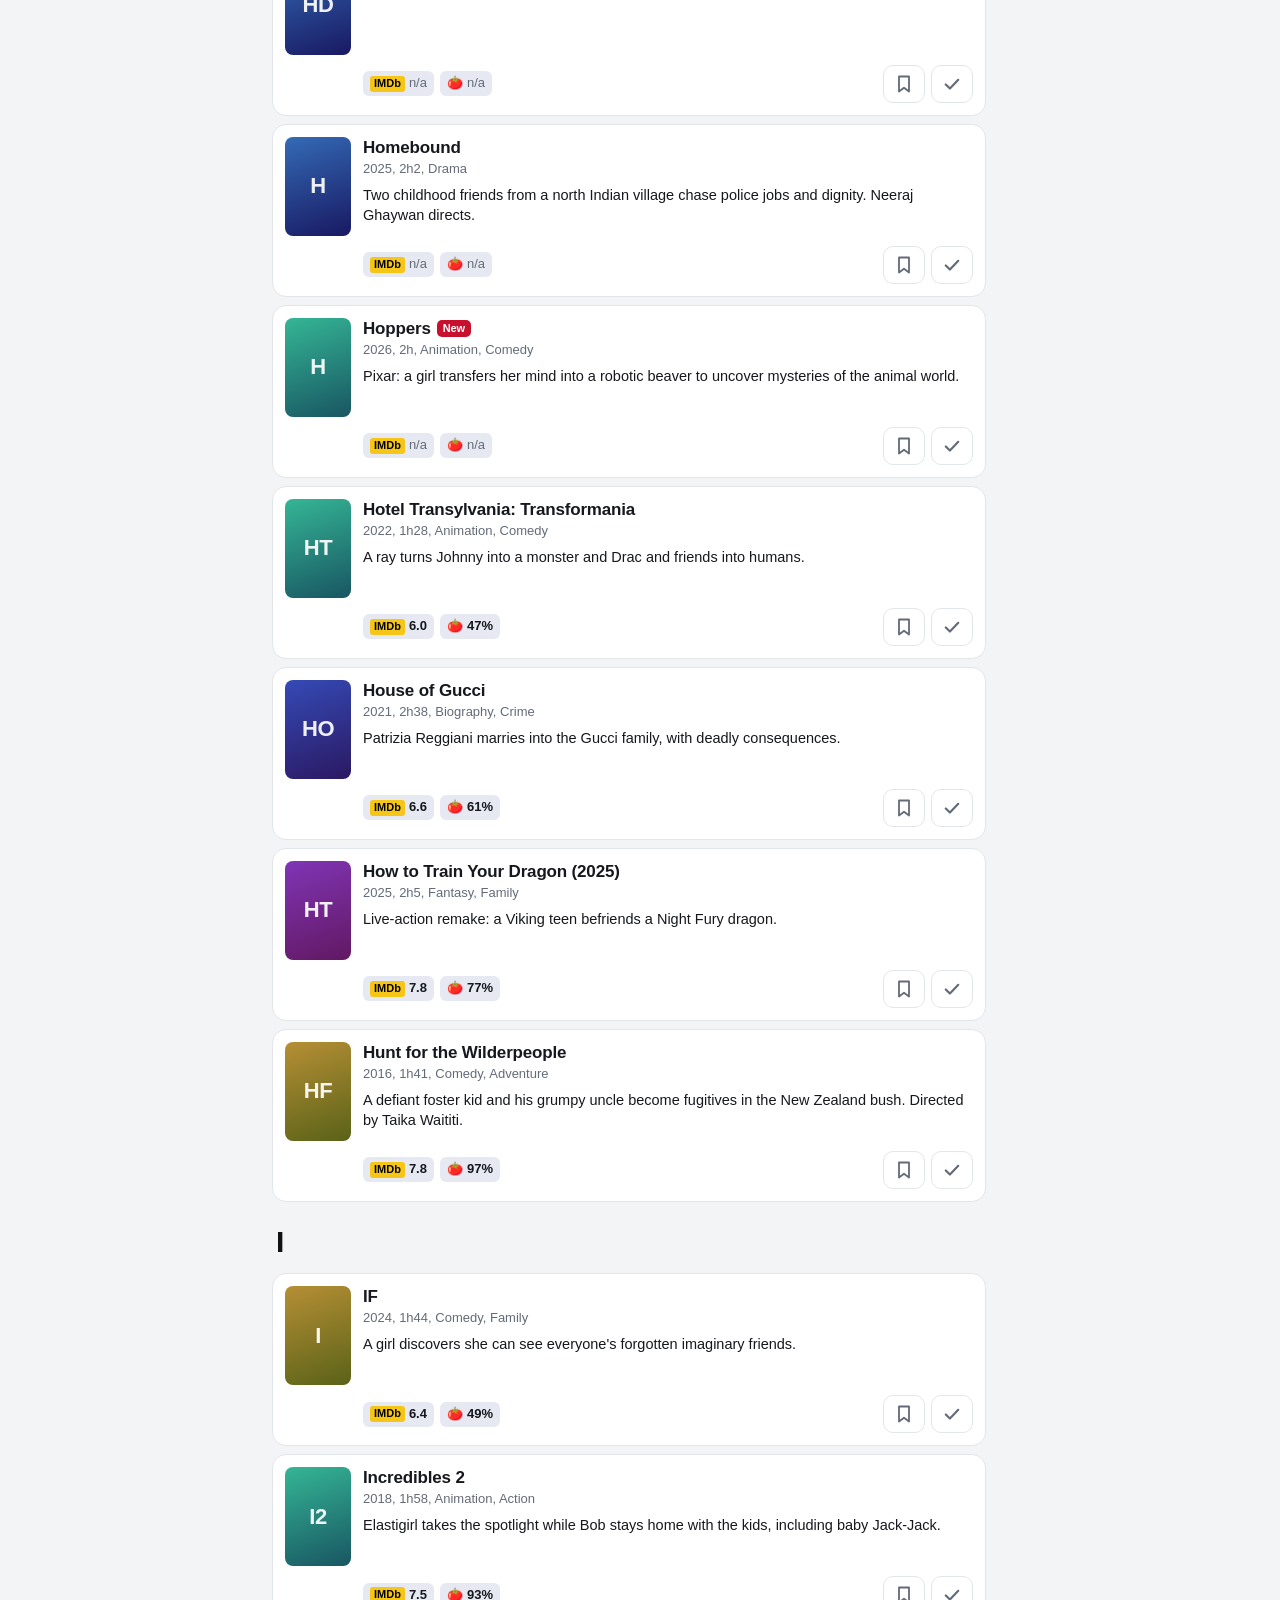
==== commit 1e5ddb8a: "V3 Adding movie posters" ====
--- a/airnz.html
+++ b/airnz.html
@@ -28,11 +28,12 @@
     <button class="tab" role="tab" data-view="watch" aria-selected="false">Watch list<span class="count" id="c-watch"></span></button>
     <button class="tab" role="tab" data-view="seen" aria-selected="false">Watched<span class="count" id="c-seen"></span></button>
   </nav>
+  <div class="poster-bar" id="posterBar" role="status" hidden></div>
 </header>
 <main>
   <div id="list"></div>
   <div class="posters">
-    <button class="btn primary" id="posterBtn">Download posters</button>
+    <button class="btn" id="posterBtn">Reload all posters</button>
     <p id="posterStatus" aria-live="polite"></p>
   </div>
   <p class="note">All 229 movies listed on airnewzealand.com in October 2026. “New” marks 2026 releases plus titles Air NZ is featuring this month. Ratings are approximate and blank where unknown; tap a film for links to the latest scores. Use “Add a movie” for anything else you spot on board.</p>
--- a/styles.css
+++ b/styles.css
@@ -220,3 +220,5 @@
 .airline.nz { background: #111; }
 .airline.ba { background: #1b2a55; }
 @media (prefers-reduced-motion: reduce) { * { transition: none !important; } }
+.poster-bar { font-size: 12.5px; opacity: .8; padding: 0 0 8px; }
+.poster-bar[hidden] { display: none; }
